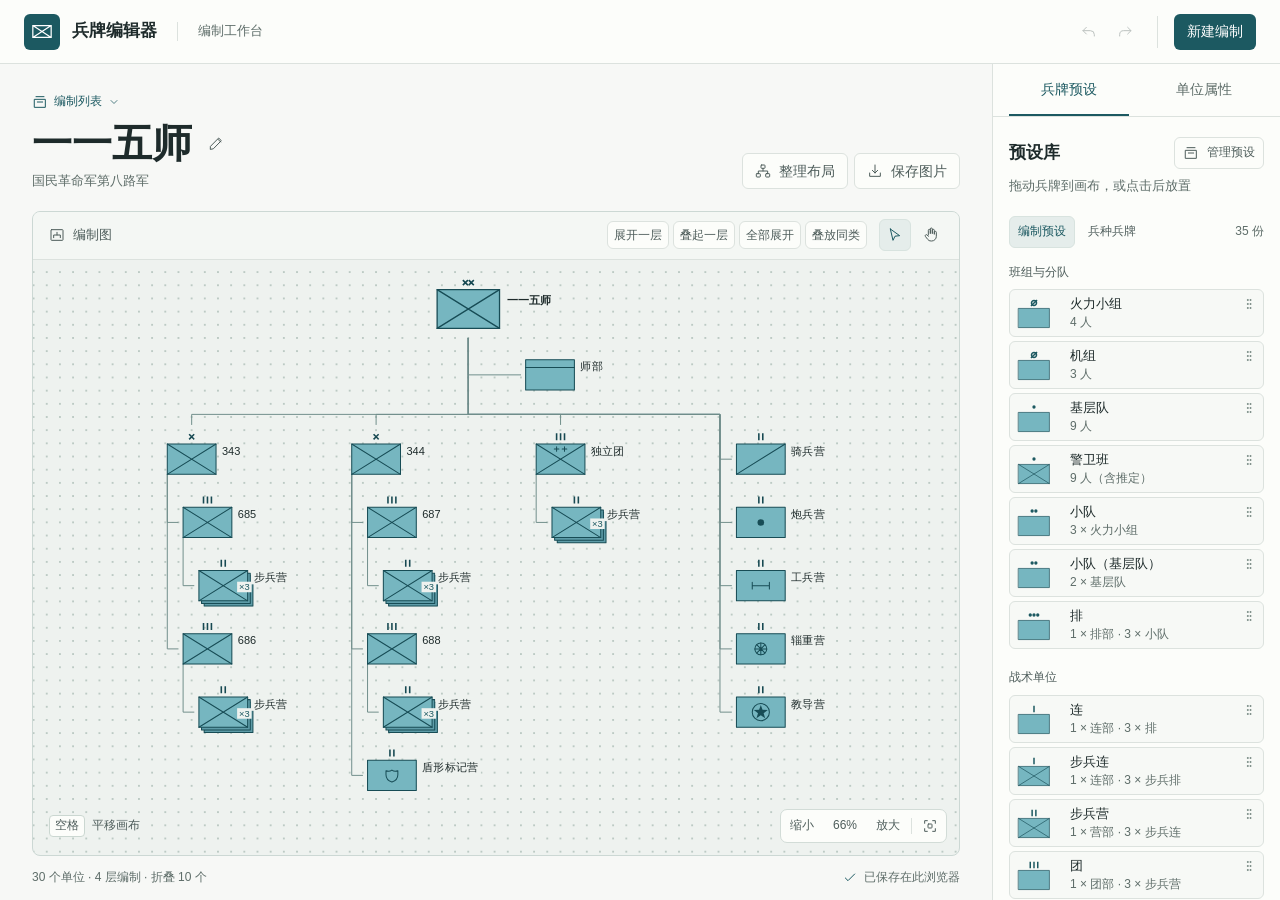
==== index.html @ 78eb04ce "Initial military unit editor with historical formations" ====
<!doctype html>
<html lang="zh-CN">
<head>
  <meta charset="utf-8">
  <meta name="viewport" content="width=device-width, initial-scale=1">
  <meta name="theme-color" content="#f7f8f6">
  <title>兵牌编辑器 · 编制工作台</title>
  <link rel="icon" href="data:image/svg+xml,%3Csvg xmlns='http://www.w3.org/2000/svg' viewBox='0 0 32 32'%3E%3Crect width='32' height='32' rx='6' fill='%231c5961'/%3E%3Cpath d='M7 10h18v12H7zM7 10l18 12m0-12L7 22' stroke='%23fff' fill='none'/%3E%3C/svg%3E">
  <link rel="stylesheet" href="editor.css?v=army-chart">
  <script src="presets.js" defer></script>
  <script src="editor.js?v=new-fourth-army" defer></script>
</head>
<body>
  <header class="topbar">
    <div class="brand">
      <span class="brand-mark" id="brand-mark" aria-hidden="true"></span>
      <span>兵牌编辑器</span>
    </div>
    <span class="topbar-section">编制工作台</span>
    <div class="topbar-actions">
      <div class="history" aria-label="编辑历史">
        <button class="icon-button" id="undo" data-icon="undo" aria-label="撤销" title="撤销（⌘ / Ctrl + Z）"></button>
        <button class="icon-button" id="redo" data-icon="redo" aria-label="重做" title="重做（⌘ / Ctrl + Shift + Z）"></button>
      </div>
      <button class="button primary" id="new-chart">新建编制</button>
      <div class="preset-edit-actions" id="preset-edit-actions" hidden>
        <button class="button secondary" id="exit-preset-edit">返回编制</button>
        <button class="button primary" id="save-preset-edit">保存预设</button>
      </div>
    </div>
  </header>

  <div class="workbench">
    <main class="workspace">
      <header class="document-head">
        <div class="document-info">
          <details class="chart-library" id="chart-library">
            <summary class="section-index"><span data-icon="library"></span>编制列表<span data-icon="chevron"></span></summary>
            <div class="library-panel">
              <div class="library-head"><h2>本机编制</h2><span id="library-count"></span></div>
              <div id="chart-list" class="chart-list" aria-label="已保存的编制"></div>
            </div>
          </details>
          <div class="title-line">
            <h1 id="chart-title"></h1>
            <button class="icon-button" id="rename-chart" data-icon="pencil" aria-label="重命名编制" title="重命名编制"></button>
            <input id="title-input" maxlength="32" aria-label="编制名称" hidden>
          </div>
          <p id="chart-description" class="muted"></p>
        </div>
        <div class="document-actions">
          <button class="button secondary" id="arrange"><span data-icon="layout"></span>整理布局</button>
          <button class="button secondary" id="save-image" title="下载当前编制图为 SVG"><span data-icon="download"></span>保存图片</button>
        </div>
      </header>

      <section class="drawing" aria-label="编制画布">
        <div class="drawing-head">
          <div class="drawing-label"><span data-icon="diagram"></span><h2>编制图</h2></div>
          <div class="formation-tools" aria-label="编制层级操作">
            <button class="button secondary" id="expand-layer">展开一层</button>
            <button class="button secondary" id="collapse-layer">叠起一层</button>
            <button class="button secondary" id="expand-all">全部展开</button>
            <button class="button secondary" id="stack-peers">叠放同类</button>
          </div>
          <div class="view-tools" aria-label="画布工具">
            <button class="icon-button" id="select-tool" data-icon="cursor" aria-label="选择工具" title="选择工具（V）" aria-pressed="true"></button>
            <button class="icon-button" id="pan-tool" data-icon="hand" aria-label="平移画布" title="平移画布（H，或按住空格）" aria-pressed="false"></button>
          </div>
        </div>
        <div id="stage" class="stage" tabindex="0" aria-label="可编辑编制图">
          <div id="world" class="world">
            <svg id="connections" class="connections" aria-hidden="true"></svg>
            <div id="units" class="units"></div>
          </div>
          <div id="empty" class="empty-state" hidden>
            <div id="empty-symbol"></div>
            <h3>放下第一枚兵牌</h3>
            <p>从预设拖入兵牌，开始搭建编制</p>
          </div>
        </div>
        <div class="drawing-foot">
          <span id="canvas-tip" class="canvas-tip"><kbd>空格</kbd> 平移画布</span>
          <div class="zoom" aria-label="画布缩放">
            <button class="icon-button zoom-action" id="zoom-out">缩小</button>
            <span id="zoom-level" aria-live="polite">100%</span>
            <button class="icon-button zoom-action" id="zoom-in">放大</button>
            <span class="zoom-divider"></span>
            <button class="icon-button" id="fit" data-icon="fit" aria-label="适应画布" title="适应画布（F）"></button>
          </div>
        </div>
      </section>

      <footer class="statusbar">
        <span id="chart-stats"></span>
        <span class="save-status" id="save-status"><span data-icon="check"></span><span id="save-text">已保存在此浏览器</span></span>
      </footer>
    </main>

    <aside class="sidebar" aria-label="兵牌与单位属性">
      <div class="panel-tabs" role="tablist" aria-label="编制面板">
        <button id="preset-tab" type="button" role="tab" aria-controls="preset-panel" aria-selected="true">兵牌预设</button>
        <button id="unit-tab" type="button" role="tab" aria-controls="unit-panel" aria-selected="false" tabindex="-1">单位属性</button>
      </div>

      <section id="preset-panel" role="tabpanel" aria-labelledby="preset-tab">
        <div class="panel-intro">
          <div class="preset-heading"><h2>预设库</h2><button class="button secondary" id="manage-presets"><span data-icon="library"></span>管理预设</button></div>
          <p id="palette-hint">拖动兵牌到画布，或点击后放置</p>
        </div>
        <div class="palette-modes" aria-label="预设类别">
          <button class="button" id="formation-mode" type="button" aria-pressed="true">编制预设</button>
          <button class="button" id="symbol-mode" type="button" aria-pressed="false">兵种兵牌</button>
          <span id="preset-count"></span>
        </div>
        <div id="preset-groups"></div>
        <div class="placement-guide">
          <h3>放置方式</h3>
          <div><span data-icon="empty-square"></span><p><strong>放到空白处</strong><small>建立独立单位</small></p></div>
          <div><span data-icon="branch"></span><p><strong>放到已有兵牌上</strong><small>编入该单位的下级</small></p></div>
        </div>
      </section>

      <section id="unit-panel" role="tabpanel" aria-labelledby="unit-tab" hidden>
        <p class="panel-placeholder" id="no-unit">在编制图上选择一个单位</p>
        <div id="unit-fields" hidden>
          <div class="inspector-preview">
            <div id="inspector-symbol"></div>
            <p id="inspector-caption"></p>
          </div>
          <label>单位名称<input id="unit-name" maxlength="32" autocomplete="off"></label>
          <label>兵种<select id="unit-type"></select></label>
          <label>编制级别<select id="unit-rank"></select></label>
          <label>上级单位<select id="unit-parent"></select></label>
          <p id="unit-role" class="unit-meta" hidden></p>
          <p id="unit-strength-summary" class="unit-meta" hidden></p>
          <label>单位自身人数<input id="unit-headcount" type="number" min="1" max="9999999" placeholder="上级可由下级汇总"></label>
          <p id="unit-staff-summary" class="unit-meta" hidden></p>
          <p id="unit-subordinate-summary" class="unit-meta" hidden></p>
          <button type="button" class="button secondary" id="edit-unit-staff" hidden>编辑本部人员</button>
          <button class="button secondary" id="fold-branch" hidden></button>
          <button class="button secondary" id="fold-peers" hidden></button>
          <button class="button secondary" id="lock-expansion" type="button" aria-pressed="false" hidden>锁定展开状态</button>
          <button class="button delete-button" id="delete-unit"><span data-icon="trash"></span>删除单位</button>
        </div>
      </section>
    </aside>
  </div>

  <dialog id="new-dialog">
    <form id="new-form">
      <h2>新建编制</h2>
      <p>创建一份独立的空白编制，可在编制列表中切换</p>
      <label>编制名称<input id="new-title" maxlength="32" placeholder="未命名编制" autocomplete="off" autofocus></label>
      <div class="dialog-actions">
        <button type="button" class="button secondary" id="cancel-new">取消</button>
        <button type="submit" class="button primary">创建编制</button>
      </div>
    </form>
  </dialog>
  <dialog id="staff-dialog" aria-labelledby="staff-dialog-title">
    <form id="staff-form">
      <h2 id="staff-dialog-title"></h2>
      <p>本部岗位独立计员，下辖单位的人数另计</p>
      <div class="staff-columns" aria-hidden="true"><span>岗位</span><span>人数</span><span>军官</span></div>
      <div id="staff-rows"></div>
      <button type="button" class="button secondary" id="add-staff-row">添加岗位</button>
      <p id="staff-total" aria-live="polite"></p>
      <p id="staff-error" class="dialog-error" role="alert" hidden></p>
      <div class="dialog-actions">
        <button type="button" class="button secondary" id="cancel-staff">取消</button>
        <button type="submit" class="button primary">保存本部人员</button>
      </div>
    </form>
  </dialog>
  <dialog id="delete-dialog" aria-labelledby="delete-dialog-title">
    <form id="delete-form">
      <h2 id="delete-dialog-title"></h2>
      <p id="delete-description"></p>
      <p id="delete-error" class="dialog-error" role="alert" hidden></p>
      <div class="dialog-actions">
        <button type="button" class="button secondary" id="cancel-delete" autofocus>取消</button>
        <button type="submit" class="button delete-button" id="confirm-delete">删除</button>
      </div>
    </form>
  </dialog>
  <dialog id="preset-manager" aria-labelledby="preset-manager-title">
    <div class="manager-heading">
      <h2 id="preset-manager-title">兵牌预设管理</h2>
      <button class="button secondary" id="edit-templates">编辑基础模板</button>
    </div>
    <section class="manager-catalog" aria-labelledby="whole-presets-title">
      <h3 id="whole-presets-title">整套编制</h3>
      <div id="whole-preset-list"></div>
    </section>
    <form id="save-formation-preset">
      <label>预设名称<input id="formation-preset-name" maxlength="32" required autocomplete="off"></label>
      <p id="manager-error" class="dialog-error" role="alert" hidden></p>
      <div class="dialog-actions">
        <button type="button" class="button secondary" id="close-manager">关闭</button>
        <button type="submit" class="button primary" id="save-current-preset">保存当前编制</button>
      </div>
    </form>
  </dialog>
  <dialog id="preset-dialog" aria-labelledby="preset-dialog-title">
    <form id="preset-form">
      <h2 id="preset-dialog-title">编辑编制预设</h2>
      <label class="preset-picker">选择预设<select id="preset-picker"></select></label>
      <button type="button" class="button secondary" id="open-template-canvas" hidden>打开编制图</button>
      <label>名称<input id="preset-name" maxlength="32" required autocomplete="off"></label>
      <div class="preset-form-grid">
        <label>兵牌图形<select id="preset-type"></select></label>
        <label>编制级别<select id="preset-rank"></select></label>
      </div>
      <label>用途分类<input id="preset-role" maxlength="32" placeholder="如最小指挥战斗单位" autocomplete="off"></label>
      <label>单位自身人数<input id="preset-headcount" type="number" min="1" max="9999999" placeholder="基层单位必填，上级可由下级汇总"></label>
      <fieldset class="preset-parts">
        <legend>下级组成</legend>
        <p>选择已有预设并填写数量</p>
        <div id="part-rows"></div>
        <button type="button" class="button secondary" id="add-part">添加下级</button>
      </fieldset>
      <p id="preset-error" class="preset-error" role="alert" hidden></p>
      <div class="dialog-actions">
        <button type="button" class="button secondary" id="cancel-preset">取消</button>
        <button type="submit" class="button primary">保存预设</button>
      </div>
    </form>
  </dialog>
  <div id="drag-preview" class="drag-preview" aria-hidden="true" hidden></div>
  <div id="announcement" class="sr-only" aria-live="polite"></div>
  <!-- UI design pass based on unslop by Damir Sokolovsky (@heydamir), CC BY 4.0. -->
</body>
</html>
---- editor.css ----
:root {
  color-scheme: light;
  --paper: #f7f8f6;
  --panel: #fcfdfa;
  --board: #eef2ef;
  --line: #dce2de;
  --text: #1e2b2b;
  --secondary: #4e5d5b;
  --muted: #5e6d69;
  --accent: #1c5961;
  --accent-dark: #174952;
  --accent-light: #d7e8e8;
  --control: 6px;
  --ease: cubic-bezier(.2, .65, .3, 1);
  font: 14px/1.45 -apple-system, BlinkMacSystemFont, "PingFang SC", "Microsoft YaHei", "Noto Sans CJK SC", sans-serif;
  font-variant-numeric: tabular-nums;
  color: var(--text);
  background: var(--paper);
}
*, *::before, *::after { box-sizing: border-box; }
body, h1, h2, h3, p { margin: 0; }
button, input, select { font: inherit; color: inherit; }
button { cursor: pointer; }
button, input, select { -webkit-tap-highlight-color: transparent; }
button { transition: background-color 120ms var(--ease), color 120ms var(--ease), border-color 120ms var(--ease); }
button:disabled { cursor: default; opacity: .36; }
:focus-visible { outline: 2px solid var(--accent); outline-offset: 2px; }
[hidden] { display: none !important; }
.muted { color: var(--muted); }
[data-icon] { display: inline-grid; place-items: center; flex: none; }
.icon { width: 16px; height: 16px; display: block; }
.icon-button {
  width: 32px;
  height: 32px;
  display: inline-grid;
  place-items: center;
  padding: 0;
  border: 1px solid transparent;
  border-radius: var(--control);
  color: var(--secondary);
  background: transparent;
}
.icon-button:hover:not(:disabled), .secondary:hover { color: var(--text); background: #ebefeb; }
.icon-button[aria-pressed="true"] { color: var(--accent); background: #e5edeb; border-color: #d8e3df; }
.button {
  min-height: 36px;
  display: inline-flex;
  align-items: center;
  justify-content: center;
  gap: 8px;
  padding: 0 12px;
  border: 1px solid transparent;
  border-radius: var(--control);
  font-weight: 500;
  white-space: nowrap;
}
.primary { background: var(--accent); color: white; }
.primary:hover { background: var(--accent-dark); }
.secondary { border-color: var(--line); background: var(--panel); color: var(--secondary); }

.topbar {
  height: 64px;
  display: flex;
  align-items: center;
  gap: 20px;
  padding: 0 24px;
  border-bottom: 1px solid var(--line);
  background: var(--panel);
}
.brand { display: flex; align-items: center; gap: 12px; white-space: nowrap; font-size: 17px; font-weight: 600; }
.brand-mark { width: 36px; height: 36px; display: grid; place-items: center; border-radius: var(--control); background: var(--accent); }
.brand-mark svg { width: 22px; height: 17px; color: white; }
.topbar-section { padding-left: 20px; border-left: 1px solid var(--line); color: var(--muted); font-size: 13px; }
.topbar-actions { display: flex; align-items: center; gap: 16px; margin-left: auto; }
.history { display: flex; gap: 4px; padding-right: 16px; border-right: 1px solid var(--line); }
.preset-edit-actions { display: flex; gap: 8px; }
.workbench { display: grid; grid-template-columns: minmax(0, 1fr) 288px; height: calc(100dvh - 64px); min-height: 560px; }
.workspace { display: flex; flex-direction: column; min-width: 0; padding: 24px 32px 0; }
.document-head { display: flex; align-items: flex-end; justify-content: space-between; gap: 16px; margin-bottom: 20px; }
.document-info { min-width: 0; }
.chart-library { position: relative; width: fit-content; }
.section-index { display: flex; align-items: center; gap: 6px; color: var(--accent); font-size: 12px; font-weight: 500; cursor: pointer; list-style: none; min-height: 28px; border-radius: var(--control); }
.section-index::-webkit-details-marker { display: none; }
.section-index:hover { color: var(--accent-dark); }
.section-index [data-icon="chevron"] .icon { width: 12px; height: 12px; }
.chart-library[open] [data-icon="chevron"] { transform: rotate(180deg); }
.library-panel { position: absolute; z-index: 4; top: calc(100% + 4px); left: 0; width: min(300px, calc(100vw - 32px)); border: 1px solid #ccd8d4; border-radius: 8px; background: var(--panel); box-shadow: 0 4px 16px #1e2b2b10; }
.library-head { display: flex; align-items: baseline; justify-content: space-between; padding: 12px 12px 8px; color: var(--muted); font-size: 12px; }
.library-head h2 { color: var(--text); font-size: 13px; font-weight: 600; }
.chart-list { display: grid; gap: 4px; padding: 4px 8px 8px; max-height: min(320px, 52dvh); overflow: auto; }
.chart-list-row { display: grid; grid-template-columns: minmax(0, 1fr) 32px; align-items: center; gap: 4px; }
.chart-delete:hover { color: #853d36; }
.chart-entry { width: 100%; display: grid; grid-template-columns: 20px minmax(0, 1fr) 16px; gap: 8px; align-items: center; text-align: left; padding: 8px; border: 1px solid transparent; border-radius: var(--control); background: transparent; }
.chart-entry:hover { background: #eef3ef; }
.chart-entry[aria-current="true"] { border-color: #d8e3df; background: #e5edeb; }
.chart-entry > [data-icon] { color: var(--accent); }
.chart-entry-name { display: block; white-space: nowrap; overflow: hidden; text-overflow: ellipsis; }
.chart-entry-detail { display: block; color: var(--muted); font-size: 12px; }
.title-line { display: flex; align-items: center; gap: 8px; margin: 4px 0; min-height: 48px; }
h1 { font-family: "Songti SC", "Noto Serif CJK SC", SimSun, serif; font-size: 40px; line-height: 1.2; font-weight: 600; overflow: hidden; white-space: nowrap; text-overflow: ellipsis; }
#chart-description { font-size: 13px; }
#title-input { width: min(100%, 360px); font-size: 28px; line-height: 1.3; padding: 4px 8px; }
.document-actions { display: flex; flex-wrap: wrap; justify-content: flex-end; gap: 6px; margin-bottom: 2px; }
.document-actions .button { white-space: nowrap; }

.drawing {
  position: relative;
  display: flex;
  flex-direction: column;
  flex: 1;
  min-height: 360px;
  border: 1px solid #ccd8d4;
  border-radius: 8px;
  background: var(--board);
}
.drawing-head {
  display: flex;
  align-items: center;
  justify-content: space-between;
  height: 48px;
  flex: none;
  padding: 0 12px 0 16px;
  border-bottom: 1px solid var(--line);
  border-radius: 7px 7px 0 0;
  background: #f4f7f4;
}
.drawing-label, .view-tools { display: flex; align-items: center; gap: 8px; color: var(--secondary); }
.drawing-label h2 { font-size: 13px; font-weight: 500; }
.view-tools { gap: 4px; }
.stage {
  position: relative;
  flex: 1;
  overflow: clip;
  border-radius: 0 0 7px 7px;
  isolation: isolate;
  touch-action: none;
  user-select: none;
  background-image: radial-gradient(circle, #bccac4 0.75px, transparent 1px);
  background-size: var(--grid-step, 20px) var(--grid-step, 20px);
  background-position: var(--grid-x, 0) var(--grid-y, 0);
}
.stage:focus-visible { outline-offset: -2px; }
.stage.is-pan, .stage.is-pan .unit { cursor: grab; }
.stage.is-panning, .stage.is-panning .unit { cursor: grabbing; }
.stage.is-placing, .stage.is-placing .unit { cursor: crosshair; }
.world { position: absolute; inset: 0 auto auto 0; transform-origin: 0 0; }
.connections { position: absolute; width: 1px; height: 1px; overflow: visible; pointer-events: none; }
.connections path { fill: none; stroke: #708e8b; stroke-width: 1.5; stroke-linejoin: round; }
.units { position: absolute; inset: 0 auto auto 0; }
.unit {
  position: absolute;
  display: grid;
  justify-items: center;
  grid-template-columns: minmax(0, 1fr);
  grid-template-rows: 18px 48px 24px;
  width: 76px;
  padding: 0;
  transform: translate(-50%, -42px);
  border: 0;
  background: transparent;
  cursor: grab;
}
.unit-rank { align-self: end; height: 18px; color: var(--accent-dark); }
.rank-mark { display: block; width: 32px; height: 16px; }
.unit-symbol { display: block; width: 76px; height: 48px; color: #174c55; overflow: visible; }
.symbol-frame { fill: #76b6c0; }
.symbol-ink { fill: none; stroke: currentColor; stroke-width: 1.55; stroke-linecap: round; stroke-linejoin: round; }
.symbol-ink .dot { fill: currentColor; stroke: none; }
.unit-label {
  align-self: center;
  max-width: 144px;
  overflow: hidden;
  white-space: nowrap;
  text-overflow: ellipsis;
  padding: 0 4px;
  background: var(--board);
  line-height: var(--label-height, 20px);
  font-size: var(--label-size, 14px);
  font-weight: 500;
}
.unit.root .unit-label { font-weight: 600; }
.unit.has-strength { grid-template-rows: 18px 48px minmax(36px, auto); }
.plate-strength { display: block; color: var(--secondary); font-size: max(12px, calc(var(--label-size, 14px) * .85)); line-height: 1.2; font-weight: 400; }
.unit.has-composition { grid-template-rows: 18px 48px; }
.unit.has-composition .unit-label { position: absolute; top: 16px; left: calc(100% + 8px); max-width: 156px; text-align: left; font-size: clamp(14px, var(--label-size, 14px), 20px); line-height: 20px; }
.unit.has-composition .plate-strength { font-size: clamp(12px, calc(var(--label-size, 14px) * .9), 17px); line-height: 16px; }
.unit.label-right .unit-label { position: absolute; left: calc(100% + 4px); top: 20px; }
.unit.reference-root .unit-symbol { transform: scale(1.28); }
.unit.reference-root .unit-rank { transform: translateY(-6px); }
.unit.reference-root .unit-label { left: calc(100% + 16px); }
.stack-frame { fill: #5e9ca8; }
.stack-count { position: absolute; top: 36px; right: -5px; padding: 0 3px; background: var(--board); color: var(--accent); font-size: max(12px, calc(var(--label-size, 14px) * .85)); line-height: 16px; pointer-events: none; }
.unit-lock { position: absolute; top: 2px; right: 3px; color: var(--accent-dark); pointer-events: none; }
.unit-lock .icon { display: block; width: 13px; height: 13px; }
.unit-disclosure { position: absolute; top: 2px; left: 3px; color: var(--accent-dark); pointer-events: none; }
.unit-disclosure .icon { display: block; width: 13px; height: 13px; }
.unit[aria-expanded="false"] .unit-disclosure { transform: rotate(-90deg); }
.formation-tools { display: flex; gap: 4px; margin-left: auto; margin-right: 12px; }
.formation-tools .button { min-height: 28px; padding-inline: 6px; font-size: 12px; }
.canvas-tip.is-feedback { color: #853d36; }
.unit::after {
  content: "";
  position: absolute;
  top: 14px;
  left: -4px;
  width: 84px;
  height: 56px;
  pointer-events: none;
  border: 1px solid transparent;
  border-radius: 2px;
}
.unit:hover::after, .unit[aria-pressed="true"]::after { border-color: #628d8d; }
.unit.reference-root::after { top: 8px; left: -14px; width: 104px; height: 68px; }
.unit.drop-target::after { border: 2px dashed var(--accent); }
.unit.moving { opacity: .6; }
.drawing-foot { position: absolute; inset: auto 12px 12px 16px; display: flex; align-items: center; justify-content: space-between; gap: 12px; pointer-events: none; }
.canvas-tip { font-size: 12px; color: var(--secondary); background: var(--board); }
kbd { display: inline-block; padding: 1px 5px; margin-right: 4px; background: var(--panel); border: 1px solid #cbd7d1; border-radius: 4px; font: inherit; }
.zoom { display: flex; align-items: center; gap: 2px; padding: 2px; pointer-events: auto; background: var(--panel); border: 1px solid #d2dcd7; border-radius: 7px; }
.zoom .icon-button { width: 28px; height: 28px; }
.zoom .zoom-action { width: auto; padding: 0 6px; white-space: nowrap; font-size: 12px; }
#zoom-level { width: 44px; text-align: center; color: var(--secondary); font-size: 12px; }
.zoom-divider { width: 1px; height: 16px; background: var(--line); margin: 0 2px; }
.empty-state {
  position: absolute;
  inset: 0;
  display: grid;
  place-content: center;
  justify-items: center;
  gap: 8px;
  text-align: center;
  pointer-events: none;
}
#empty-symbol { margin-bottom: 8px; color: var(--accent); }
.empty-state h3 { font-size: 18px; font-weight: 500; }
.empty-state p { color: var(--secondary); }
.statusbar { display: flex; align-items: center; justify-content: space-between; gap: 8px; flex: 0 0 44px; color: var(--muted); font-size: 12px; }
.save-status { display: flex; align-items: center; gap: 6px; }
.save-status [data-icon] { color: var(--accent); }

.sidebar { min-width: 0; overflow: auto; background: var(--panel); border-left: 1px solid var(--line); }
.panel-tabs { display: flex; gap: 16px; padding: 0 16px; border-bottom: 1px solid var(--line); }
.panel-tabs button { position: relative; flex: 1; height: 52px; border: 0; border-bottom: 2px solid transparent; background: transparent; color: var(--muted); font-weight: 500; }
.panel-tabs button:hover { color: var(--accent); background: #f4f7f3; }
.panel-tabs [aria-selected="true"] { border-bottom-color: var(--accent); color: var(--accent); }
.panel-tabs button:focus-visible { outline-offset: -4px; }
[role="tabpanel"] { padding: 20px 16px 24px; }
.panel-intro { margin-bottom: 20px; }
.panel-intro h2 { display: flex; align-items: baseline; justify-content: space-between; font-size: 17px; font-weight: 600; margin-bottom: 4px; }
.panel-intro h2 span { color: var(--muted); font-size: 12px; font-weight: 400; }
.panel-intro p, .panel-placeholder { color: var(--muted); font-size: 13px; }
.preset-heading { display: flex; align-items: center; justify-content: space-between; gap: 8px; margin-bottom: 8px; }
.preset-heading h2 { margin: 0; }
#manage-presets { min-height: 32px; padding-inline: 8px; font-size: 12px; }
.palette-modes { display: flex; align-items: center; gap: 4px; margin-bottom: 16px; }
.palette-modes .button { min-height: 32px; padding-inline: 8px; background: transparent; color: var(--secondary); font-size: 12px; }
.palette-modes .button:hover { background: #eef3ef; }
.palette-modes [aria-pressed="true"] { border-color: #d8e3df; background: #e5edeb; color: var(--accent); }
#preset-count { margin-left: auto; color: var(--muted); font-size: 12px; }
.preset-group + .preset-group { margin-top: 20px; }
.preset-group h3, .placement-guide h3 { margin-bottom: 8px; color: var(--secondary); font-size: 12px; font-weight: 500; }
.preset-grid { display: grid; grid-template-columns: repeat(2, minmax(0, 1fr)); gap: 8px; }
.preset {
  position: relative;
  min-height: 76px;
  display: grid;
  place-items: center;
  align-content: center;
  gap: 4px;
  padding: 4px 8px 8px;
  border: 1px solid var(--line);
  border-radius: 6px;
  background: #f7f9f6;
  cursor: grab;
  touch-action: none;
  user-select: none;
}
.preset:hover { border-color: #a9c0ba; background: #edf4f0; }
.preset[aria-pressed="true"] { border-color: var(--accent); background: #e5efed; }
.preset-mark { display: grid; justify-items: center; color: var(--accent); }
.preset-mark .rank-mark { width: 24px; height: 12px; }
.preset-mark .unit-symbol { width: 42px; height: 27px; }
.preset-name { font-size: 13px; line-height: 16px; }
.formation-palette .preset-grid { grid-template-columns: 1fr; gap: 4px; }
.formation-palette .preset { min-height: 48px; display: grid; grid-template-columns: 44px minmax(0, 1fr); justify-items: start; gap: 8px; padding: 4px 24px 4px 8px; text-align: left; }
.formation-palette .preset-mark .rank-mark { height: 10px; }
.formation-palette .preset-mark .unit-symbol { width: 32px; height: 20px; }
.formation-palette .preset-copy { min-width: 0; }
.formation-palette .preset-name, .preset-detail { display: block; overflow: hidden; white-space: nowrap; text-overflow: ellipsis; }
.preset-detail { margin-top: 2px; color: var(--muted); font-size: 12px; line-height: 16px; }
.preset-grip { position: absolute; top: 6px; right: 6px; color: #6f827c; }
.placement-guide { margin-top: 24px; padding-top: 16px; border-top: 1px solid var(--line); }
.placement-guide > div { display: flex; align-items: flex-start; gap: 8px; margin-top: 12px; color: var(--secondary); }
.placement-guide > div > span { margin-top: 1px; }
.placement-guide strong, .placement-guide small { display: block; font-size: 12px; font-weight: 400; }
.placement-guide small { margin-top: 2px; color: var(--muted); }
.inspector-preview { display: grid; justify-items: center; gap: 8px; padding: 16px 8px; margin-bottom: 16px; background: var(--board); border: 1px solid var(--line); border-radius: 8px; overflow-wrap: anywhere; }
#inspector-symbol { display: grid; justify-items: center; color: var(--accent); }
#inspector-caption { color: var(--secondary); }
label { display: grid; gap: 4px; margin-bottom: 12px; color: var(--secondary); font-size: 13px; }
input, select { min-width: 0; width: 100%; height: 36px; padding: 0 8px; border: 1px solid #cbd7d1; border-radius: var(--control); background: var(--panel); color: var(--text); }
.delete-button { margin-top: 4px; color: #853d36; border-color: #e9d9d2; background: transparent; }
.delete-button:hover { background: #f4eae5; }
#fold-peers { margin-right: 4px; margin-top: 4px; }
#fold-branch { margin-right: 4px; margin-top: 4px; }
.unit-meta { color: var(--secondary); margin-bottom: 8px; font-size: 13px; }
.preset-parts { min-width: 0; padding: 0; margin: 0 0 12px; border: 0; }
.preset-parts legend { padding: 0; margin-bottom: 4px; color: var(--secondary); font-size: 13px; }
.drag-preview { position: fixed; z-index: 10; left: 0; top: 0; color: var(--accent); pointer-events: none; }
.drag-preview .rank-mark { margin: 0 auto; }
dialog { max-width: min(400px, calc(100vw - 32px)); width: 100%; padding: 24px; color: var(--text); background: var(--panel); border: 1px solid #cbd7d1; border-radius: 12px; }
dialog::backdrop { background: #1e2b2b48; }
dialog h2 { font-size: 20px; font-weight: 500; }
dialog p { margin: 8px 0 16px; color: var(--secondary); }
.dialog-actions { display: flex; justify-content: flex-end; gap: 8px; margin-top: 20px; }
#preset-dialog, #preset-manager { max-width: min(480px, calc(100vw - 24px)); max-height: calc(100dvh - 24px); }
.manager-heading { display: flex; justify-content: space-between; align-items: center; gap: 8px; }
.manager-heading .button { font-size: 12px; padding-inline: 8px; min-height: 32px; }
.manager-catalog { margin: 20px 0 16px; }
.manager-catalog h3 { color: var(--secondary); font-size: 13px; font-weight: 500; margin-bottom: 8px; }
#whole-preset-list { display: grid; gap: 4px; max-height: 38dvh; overflow: auto; }
.whole-preset-row { display: grid; grid-template-columns: minmax(0, 1fr) auto auto 32px; gap: 8px; align-items: center; padding: 8px; border: 1px solid var(--line); border-radius: var(--control); }
.whole-preset-row .button { min-height: 32px; padding-inline: 8px; font-size: 12px; }
.whole-preset-row .icon-button { grid-column: 4; }
#open-template-canvas { margin-bottom: 12px; }
#edit-unit-staff { margin: 0 4px 8px 0; }
#staff-dialog { max-width: min(480px, calc(100vw - 24px)); max-height: calc(100dvh - 24px); }
.staff-columns, .staff-row { display: grid; grid-template-columns: minmax(0, 1fr) 64px 40px 32px; gap: 8px; align-items: center; }
.staff-columns { margin-bottom: 8px; color: var(--secondary); font-size: 12px; }
.staff-row { margin-bottom: 8px; }
.staff-row input[type="checkbox"] { width: 16px; height: 16px; margin: 0; justify-self: center; accent-color: var(--accent); }
#staff-dialog #staff-total { margin-bottom: 0; }
#staff-dialog .dialog-error { color: #853d36; font-size: 13px; }
#preset-manager .dialog-error, #delete-dialog .dialog-error { color: #853d36; font-size: 13px; }
#delete-dialog .delete-button { margin: 0; }
.preset-picker { margin-top: 16px; }
.preset-form-grid { display: grid; grid-template-columns: repeat(2, minmax(0, 1fr)); gap: 8px; }
.preset-parts p { margin: 0 0 8px; font-size: 12px; color: var(--muted); }
.part-row { display: grid; grid-template-columns: minmax(0, 1fr) 64px 32px; align-items: center; gap: 8px; margin-bottom: 8px; }
#preset-dialog .preset-error { color: #853d36; font-size: 13px; }
.sr-only { position: absolute; width: 1px; height: 1px; padding: 0; margin: -1px; overflow: hidden; clip-path: inset(50%); white-space: nowrap; }

@media (max-width: 1000px) {
  .workbench { grid-template-columns: minmax(0, 1fr) 248px; }
  .workspace { padding-inline: 20px; }
}
@media (max-width: 700px) {
  .topbar { height: 56px; padding: 0 12px; gap: 8px; }
  .brand { font-size: 15px; gap: 8px; }
  .brand-mark { width: 32px; height: 32px; }
  .topbar-section { display: none; }
  .topbar-actions { gap: 8px; }
  .history { padding-right: 4px; gap: 0; }
  .workbench { display: flex; flex-direction: column; height: auto; min-height: calc(100dvh - 56px); }
  .workspace { padding: 12px 12px 0; flex: 1; }
  .document-head { margin-bottom: 12px; gap: 8px; }
  .title-line { min-height: 36px; }
  h1 { font-size: 28px; }
  .drawing { height: clamp(300px, 51dvh, 520px); flex: none; min-height: 0; }
  .statusbar { flex-basis: 32px; }
  .sidebar { border: 0; border-top: 1px solid var(--line); }
  .panel-tabs button { height: 44px; }
  [role="tabpanel"] { padding-top: 12px; }
  #preset-groups { display: flex; flex-wrap: wrap; gap: 12px; }
  .preset-group { flex: 1 0 min(100%, 280px); }
  .preset-group + .preset-group { margin-top: 0; }
  .preset-grid { grid-template-columns: repeat(4, minmax(0, 1fr)); }
  .formation-palette .preset-grid { grid-template-columns: repeat(2, minmax(0, 1fr)); }
  .formation-palette .preset { padding-right: 8px; }
  .panel-intro { margin-bottom: 12px; }
  .placement-guide { display: none; }
  .preset { min-height: 64px; }
  .preset-grip { display: none; }
  .canvas-tip kbd { display: none; }
}
@media (max-width: 760px) {
  .drawing-head { height: auto; min-height: 40px; flex-wrap: wrap; gap: 4px; padding-block: 4px 8px; }
  .formation-tools { order: 1; flex-basis: 100%; margin: 0; }
  .formation-tools .button { flex: 1; }
}
@media (max-width: 400px) {
  .topbar:has(.preset-edit-actions:not([hidden])) .brand > span:last-child { display: none; }
  .preset-edit-actions { gap: 4px; }
  .preset-edit-actions .button { padding-inline: 8px; }
}
@media (prefers-reduced-motion: reduce) {
  button { transition: none; }
}

.unit.moving { pointer-events: none; }
.save-failed [data-icon] { display: none; }
#empty-symbol .rank-mark { margin-inline: auto; }
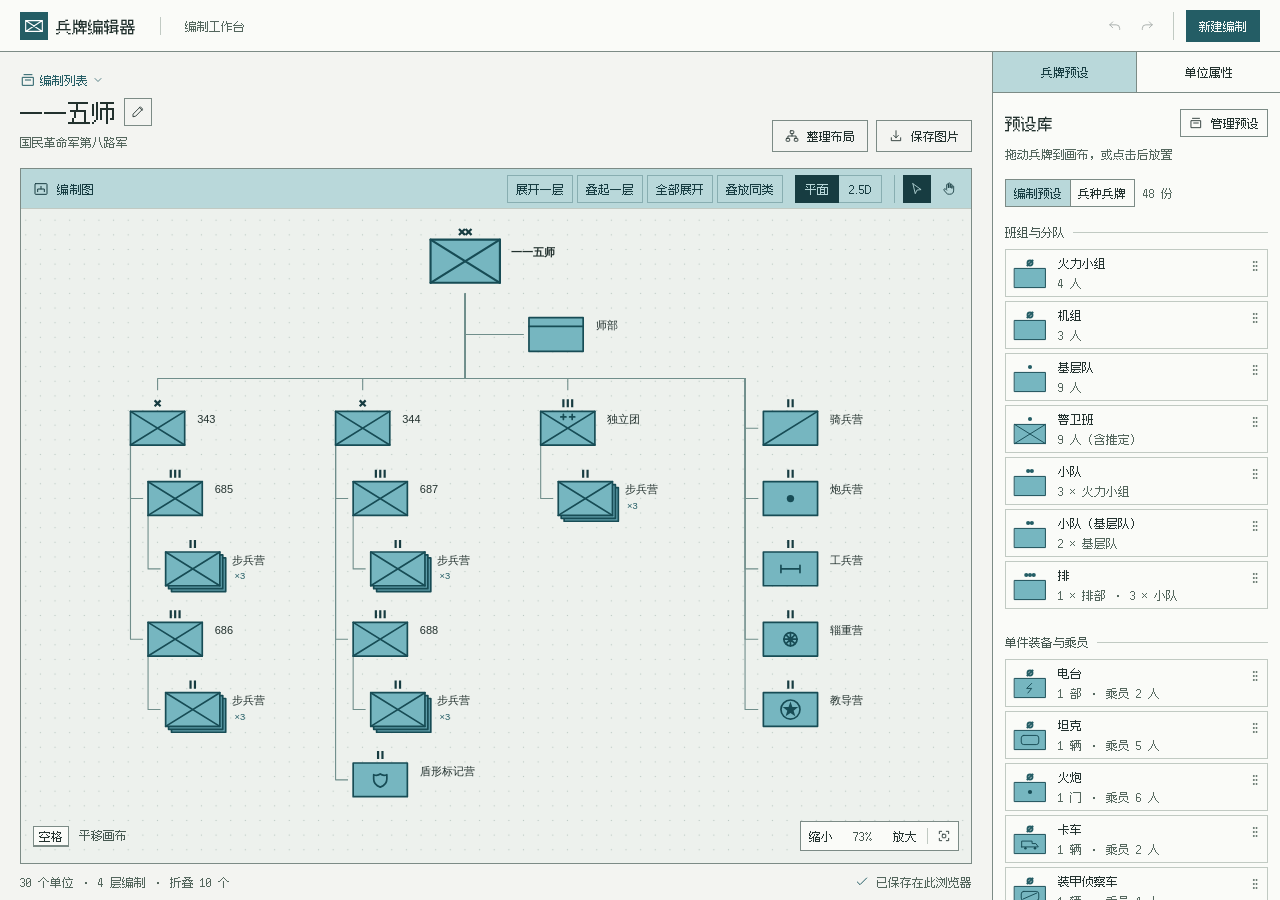
==== commit 9cadde6d: "Add equipment formations and modular isometric editor with refined labels" ====
--- a/index.html
+++ b/index.html
@@ -1,14 +1,23 @@
 <!doctype html>
-<html lang="zh-CN">
+<html lang="zh-CN" data-skin="pixel" data-hud-palette="military" data-hud-scanlines="off">
 <head>
   <meta charset="utf-8">
   <meta name="viewport" content="width=device-width, initial-scale=1">
   <meta name="theme-color" content="#f7f8f6">
   <title>兵牌编辑器 · 编制工作台</title>
   <link rel="icon" href="data:image/svg+xml,%3Csvg xmlns='http://www.w3.org/2000/svg' viewBox='0 0 32 32'%3E%3Crect width='32' height='32' rx='6' fill='%231c5961'/%3E%3Cpath d='M7 10h18v12H7zM7 10l18 12m0-12L7 22' stroke='%23fff' fill='none'/%3E%3C/svg%3E">
-  <link rel="stylesheet" href="editor.css?v=army-chart">
-  <script src="presets.js" defer></script>
-  <script src="editor.js?v=new-fourth-army" defer></script>
+  <link rel="stylesheet" href="assets/styles/editor.css?v=label-spacing">
+  <link rel="stylesheet" href="assets/hud/fonts.css">
+  <link rel="stylesheet" href="assets/hud/pixel-hud.css">
+  <link rel="stylesheet" href="assets/styles/hud-editor.css?v=depth-view-2">
+  <script src="src/core/config.js?v=isometric-flat-plates" defer></script>
+  <script src="src/data/presets.js?v=isometric-flat-plates" defer></script>
+  <script src="src/render/symbols.js?v=stack-spacing" defer></script>
+  <script src="src/data/examples.js?v=isometric-flat-plates" defer></script>
+  <script src="src/data/migrations.js?v=isometric-flat-plates" defer></script>
+  <script src="src/render/projection.js?v=isometric-flat-plates" defer></script>
+  <script src="src/render/view-mode.js?v=isometric-flat-plates" defer></script>
+  <script src="src/editor.js?v=label-spacing" defer></script>
 </head>
 <body>
   <header class="topbar">
@@ -19,13 +28,13 @@
     <span class="topbar-section">编制工作台</span>
     <div class="topbar-actions">
       <div class="history" aria-label="编辑历史">
-        <button class="icon-button" id="undo" data-icon="undo" aria-label="撤销" title="撤销（⌘ / Ctrl + Z）"></button>
-        <button class="icon-button" id="redo" data-icon="redo" aria-label="重做" title="重做（⌘ / Ctrl + Shift + Z）"></button>
-      </div>
-      <button class="button primary" id="new-chart">新建编制</button>
+        <button class="icon-button hud-icon-btn" id="undo" data-icon="undo" aria-label="撤销" title="撤销（⌘ / Ctrl + Z）"></button>
+        <button class="icon-button hud-icon-btn" id="redo" data-icon="redo" aria-label="重做" title="重做（⌘ / Ctrl + Shift + Z）"></button>
+      </div>
+      <button class="button primary hud-btn is-solid" id="new-chart">新建编制</button>
       <div class="preset-edit-actions" id="preset-edit-actions" hidden>
-        <button class="button secondary" id="exit-preset-edit">返回编制</button>
-        <button class="button primary" id="save-preset-edit">保存预设</button>
+        <button class="button secondary hud-btn" id="exit-preset-edit">返回编制</button>
+        <button class="button primary hud-btn is-solid" id="save-preset-edit">保存预设</button>
       </div>
     </div>
   </header>
@@ -36,36 +45,40 @@
         <div class="document-info">
           <details class="chart-library" id="chart-library">
             <summary class="section-index"><span data-icon="library"></span>编制列表<span data-icon="chevron"></span></summary>
-            <div class="library-panel">
+            <div class="library-panel hud-menu">
               <div class="library-head"><h2>本机编制</h2><span id="library-count"></span></div>
               <div id="chart-list" class="chart-list" aria-label="已保存的编制"></div>
             </div>
           </details>
           <div class="title-line">
             <h1 id="chart-title"></h1>
-            <button class="icon-button" id="rename-chart" data-icon="pencil" aria-label="重命名编制" title="重命名编制"></button>
+            <button class="icon-button hud-icon-btn" id="rename-chart" data-icon="pencil" aria-label="重命名编制" title="重命名编制"></button>
             <input id="title-input" maxlength="32" aria-label="编制名称" hidden>
           </div>
           <p id="chart-description" class="muted"></p>
         </div>
         <div class="document-actions">
-          <button class="button secondary" id="arrange"><span data-icon="layout"></span>整理布局</button>
-          <button class="button secondary" id="save-image" title="下载当前编制图为 SVG"><span data-icon="download"></span>保存图片</button>
+          <button class="button secondary hud-btn" id="arrange"><span data-icon="layout"></span>整理布局</button>
+          <button class="button secondary hud-btn" id="save-image" title="下载当前编制图为 SVG"><span data-icon="download"></span>保存图片</button>
         </div>
       </header>
 
-      <section class="drawing" aria-label="编制画布">
-        <div class="drawing-head">
+      <section class="drawing hud-panel" aria-label="编制画布">
+        <div class="drawing-head hud-titlebar">
           <div class="drawing-label"><span data-icon="diagram"></span><h2>编制图</h2></div>
           <div class="formation-tools" aria-label="编制层级操作">
-            <button class="button secondary" id="expand-layer">展开一层</button>
-            <button class="button secondary" id="collapse-layer">叠起一层</button>
-            <button class="button secondary" id="expand-all">全部展开</button>
-            <button class="button secondary" id="stack-peers">叠放同类</button>
+            <button class="button secondary hud-btn" id="expand-layer">展开一层</button>
+            <button class="button secondary hud-btn" id="collapse-layer">叠起一层</button>
+            <button class="button secondary hud-btn" id="expand-all">全部展开</button>
+            <button class="button secondary hud-btn" id="stack-peers">叠放同类</button>
+          </div>
+          <div class="view-mode hud-segmented" aria-label="兵牌视图">
+            <button id="view-flat" type="button" aria-pressed="true">平面</button>
+            <button id="view-depth" type="button" aria-pressed="false">2.5D</button>
           </div>
           <div class="view-tools" aria-label="画布工具">
-            <button class="icon-button" id="select-tool" data-icon="cursor" aria-label="选择工具" title="选择工具（V）" aria-pressed="true"></button>
-            <button class="icon-button" id="pan-tool" data-icon="hand" aria-label="平移画布" title="平移画布（H，或按住空格）" aria-pressed="false"></button>
+            <button class="icon-button hud-icon-btn" id="select-tool" data-icon="cursor" aria-label="选择工具" title="选择工具（V）" aria-pressed="true"></button>
+            <button class="icon-button hud-icon-btn" id="pan-tool" data-icon="hand" aria-label="平移画布" title="平移画布（H，或按住空格）" aria-pressed="false"></button>
           </div>
         </div>
         <div id="stage" class="stage" tabindex="0" aria-label="可编辑编制图">
@@ -82,11 +95,11 @@
         <div class="drawing-foot">
           <span id="canvas-tip" class="canvas-tip"><kbd>空格</kbd> 平移画布</span>
           <div class="zoom" aria-label="画布缩放">
-            <button class="icon-button zoom-action" id="zoom-out">缩小</button>
+            <button class="icon-button hud-icon-btn zoom-action" id="zoom-out">缩小</button>
             <span id="zoom-level" aria-live="polite">100%</span>
-            <button class="icon-button zoom-action" id="zoom-in">放大</button>
+            <button class="icon-button hud-icon-btn zoom-action" id="zoom-in">放大</button>
             <span class="zoom-divider"></span>
-            <button class="icon-button" id="fit" data-icon="fit" aria-label="适应画布" title="适应画布（F）"></button>
+            <button class="icon-button hud-icon-btn" id="fit" data-icon="fit" aria-label="适应画布" title="适应画布（F）"></button>
           </div>
         </div>
       </section>
@@ -98,19 +111,19 @@
     </main>
 
     <aside class="sidebar" aria-label="兵牌与单位属性">
-      <div class="panel-tabs" role="tablist" aria-label="编制面板">
-        <button id="preset-tab" type="button" role="tab" aria-controls="preset-panel" aria-selected="true">兵牌预设</button>
-        <button id="unit-tab" type="button" role="tab" aria-controls="unit-panel" aria-selected="false" tabindex="-1">单位属性</button>
+      <div class="panel-tabs hud-tabs" role="tablist" aria-label="编制面板">
+        <button id="preset-tab" class="hud-tab" type="button" role="tab" aria-controls="preset-panel" aria-selected="true">兵牌预设</button>
+        <button id="unit-tab" class="hud-tab" type="button" role="tab" aria-controls="unit-panel" aria-selected="false" tabindex="-1">单位属性</button>
       </div>
 
       <section id="preset-panel" role="tabpanel" aria-labelledby="preset-tab">
         <div class="panel-intro">
-          <div class="preset-heading"><h2>预设库</h2><button class="button secondary" id="manage-presets"><span data-icon="library"></span>管理预设</button></div>
+          <div class="preset-heading"><h2>预设库</h2><button class="button secondary hud-btn" id="manage-presets"><span data-icon="library"></span>管理预设</button></div>
           <p id="palette-hint">拖动兵牌到画布，或点击后放置</p>
         </div>
-        <div class="palette-modes" aria-label="预设类别">
-          <button class="button" id="formation-mode" type="button" aria-pressed="true">编制预设</button>
-          <button class="button" id="symbol-mode" type="button" aria-pressed="false">兵种兵牌</button>
+        <div class="palette-modes hud-segmented" aria-label="预设类别">
+          <button class="button hud-btn" id="formation-mode" type="button" aria-pressed="true">编制预设</button>
+          <button class="button hud-btn" id="symbol-mode" type="button" aria-pressed="false">兵种兵牌</button>
           <span id="preset-count"></span>
         </div>
         <div id="preset-groups"></div>
@@ -133,61 +146,62 @@
           <label>编制级别<select id="unit-rank"></select></label>
           <label>上级单位<select id="unit-parent"></select></label>
           <p id="unit-role" class="unit-meta" hidden></p>
+          <p id="unit-equipment-summary" class="unit-meta" hidden></p>
           <p id="unit-strength-summary" class="unit-meta" hidden></p>
           <label>单位自身人数<input id="unit-headcount" type="number" min="1" max="9999999" placeholder="上级可由下级汇总"></label>
           <p id="unit-staff-summary" class="unit-meta" hidden></p>
           <p id="unit-subordinate-summary" class="unit-meta" hidden></p>
-          <button type="button" class="button secondary" id="edit-unit-staff" hidden>编辑本部人员</button>
-          <button class="button secondary" id="fold-branch" hidden></button>
-          <button class="button secondary" id="fold-peers" hidden></button>
-          <button class="button secondary" id="lock-expansion" type="button" aria-pressed="false" hidden>锁定展开状态</button>
-          <button class="button delete-button" id="delete-unit"><span data-icon="trash"></span>删除单位</button>
+          <button type="button" class="button secondary hud-btn" id="edit-unit-staff" hidden>编辑本部人员</button>
+          <button class="button secondary hud-btn" id="fold-branch" hidden></button>
+          <button class="button secondary hud-btn" id="fold-peers" hidden></button>
+          <button class="button secondary hud-btn" id="lock-expansion" type="button" aria-pressed="false" hidden>锁定展开状态</button>
+          <button class="button delete-button hud-btn" id="delete-unit"><span data-icon="trash"></span>删除单位</button>
         </div>
       </section>
     </aside>
   </div>
 
-  <dialog id="new-dialog">
+  <dialog class="hud-dialog" id="new-dialog">
     <form id="new-form">
       <h2>新建编制</h2>
       <p>创建一份独立的空白编制，可在编制列表中切换</p>
       <label>编制名称<input id="new-title" maxlength="32" placeholder="未命名编制" autocomplete="off" autofocus></label>
       <div class="dialog-actions">
-        <button type="button" class="button secondary" id="cancel-new">取消</button>
-        <button type="submit" class="button primary">创建编制</button>
-      </div>
-    </form>
-  </dialog>
-  <dialog id="staff-dialog" aria-labelledby="staff-dialog-title">
+        <button type="button" class="button secondary hud-btn" id="cancel-new">取消</button>
+        <button type="submit" class="button primary hud-btn is-solid">创建编制</button>
+      </div>
+    </form>
+  </dialog>
+  <dialog class="hud-dialog" id="staff-dialog" aria-labelledby="staff-dialog-title">
     <form id="staff-form">
       <h2 id="staff-dialog-title"></h2>
-      <p>本部岗位独立计员，下辖单位的人数另计</p>
+      <p id="staff-description">本部岗位独立计员，下辖单位的人数另计</p>
       <div class="staff-columns" aria-hidden="true"><span>岗位</span><span>人数</span><span>军官</span></div>
       <div id="staff-rows"></div>
-      <button type="button" class="button secondary" id="add-staff-row">添加岗位</button>
+      <button type="button" class="button secondary hud-btn" id="add-staff-row">添加岗位</button>
       <p id="staff-total" aria-live="polite"></p>
       <p id="staff-error" class="dialog-error" role="alert" hidden></p>
       <div class="dialog-actions">
-        <button type="button" class="button secondary" id="cancel-staff">取消</button>
-        <button type="submit" class="button primary">保存本部人员</button>
-      </div>
-    </form>
-  </dialog>
-  <dialog id="delete-dialog" aria-labelledby="delete-dialog-title">
+        <button type="button" class="button secondary hud-btn" id="cancel-staff">取消</button>
+        <button type="submit" class="button primary hud-btn is-solid" id="save-staff">保存本部人员</button>
+      </div>
+    </form>
+  </dialog>
+  <dialog class="hud-dialog" id="delete-dialog" aria-labelledby="delete-dialog-title">
     <form id="delete-form">
       <h2 id="delete-dialog-title"></h2>
       <p id="delete-description"></p>
       <p id="delete-error" class="dialog-error" role="alert" hidden></p>
       <div class="dialog-actions">
-        <button type="button" class="button secondary" id="cancel-delete" autofocus>取消</button>
-        <button type="submit" class="button delete-button" id="confirm-delete">删除</button>
-      </div>
-    </form>
-  </dialog>
-  <dialog id="preset-manager" aria-labelledby="preset-manager-title">
+        <button type="button" class="button secondary hud-btn" id="cancel-delete" autofocus>取消</button>
+        <button type="submit" class="button delete-button hud-btn" id="confirm-delete">删除</button>
+      </div>
+    </form>
+  </dialog>
+  <dialog class="hud-dialog" id="preset-manager" aria-labelledby="preset-manager-title">
     <div class="manager-heading">
       <h2 id="preset-manager-title">兵牌预设管理</h2>
-      <button class="button secondary" id="edit-templates">编辑基础模板</button>
+      <button class="button secondary hud-btn" id="edit-templates">编辑基础模板</button>
     </div>
     <section class="manager-catalog" aria-labelledby="whole-presets-title">
       <h3 id="whole-presets-title">整套编制</h3>
@@ -197,36 +211,39 @@
       <label>预设名称<input id="formation-preset-name" maxlength="32" required autocomplete="off"></label>
       <p id="manager-error" class="dialog-error" role="alert" hidden></p>
       <div class="dialog-actions">
-        <button type="button" class="button secondary" id="close-manager">关闭</button>
-        <button type="submit" class="button primary" id="save-current-preset">保存当前编制</button>
-      </div>
-    </form>
-  </dialog>
-  <dialog id="preset-dialog" aria-labelledby="preset-dialog-title">
+        <button type="button" class="button secondary hud-btn" id="close-manager">关闭</button>
+        <button type="submit" class="button primary hud-btn is-solid" id="save-current-preset">保存当前编制</button>
+      </div>
+    </form>
+  </dialog>
+  <dialog class="hud-dialog" id="preset-dialog" aria-labelledby="preset-dialog-title">
     <form id="preset-form">
       <h2 id="preset-dialog-title">编辑编制预设</h2>
       <label class="preset-picker">选择预设<select id="preset-picker"></select></label>
-      <button type="button" class="button secondary" id="open-template-canvas" hidden>打开编制图</button>
+      <button type="button" class="button secondary hud-btn" id="open-template-canvas" hidden>打开编制图</button>
       <label>名称<input id="preset-name" maxlength="32" required autocomplete="off"></label>
       <div class="preset-form-grid">
         <label>兵牌图形<select id="preset-type"></select></label>
         <label>编制级别<select id="preset-rank"></select></label>
       </div>
       <label>用途分类<input id="preset-role" maxlength="32" placeholder="如最小指挥战斗单位" autocomplete="off"></label>
+      <label class="equipment-option"><input id="preset-equipment" type="checkbox">单件装备（乘员配置在这枚兵牌内）</label>
       <label>单位自身人数<input id="preset-headcount" type="number" min="1" max="9999999" placeholder="基层单位必填，上级可由下级汇总"></label>
-      <fieldset class="preset-parts">
+      <fieldset class="preset-parts" id="preset-parts">
         <legend>下级组成</legend>
         <p>选择已有预设并填写数量</p>
         <div id="part-rows"></div>
-        <button type="button" class="button secondary" id="add-part">添加下级</button>
+        <button type="button" class="button secondary hud-btn" id="add-part">添加下级</button>
       </fieldset>
       <p id="preset-error" class="preset-error" role="alert" hidden></p>
       <div class="dialog-actions">
-        <button type="button" class="button secondary" id="cancel-preset">取消</button>
-        <button type="submit" class="button primary">保存预设</button>
-      </div>
-    </form>
-  </dialog>
+        <button type="button" class="button secondary hud-btn" id="cancel-preset">取消</button>
+        <button type="submit" class="button primary hud-btn is-solid">保存预设</button>
+      </div>
+    </form>
+  </dialog>
+  <div id="unit-context-menu" class="unit-context-menu hud-menu" role="menu" hidden></div>
+  <div id="unit-tooltip" class="unit-tooltip hud-panel" role="tooltip" hidden></div>
   <div id="drag-preview" class="drag-preview" aria-hidden="true" hidden></div>
   <div id="announcement" class="sr-only" aria-live="polite"></div>
   <!-- UI design pass based on unslop by Damir Sokolovsky (@heydamir), CC BY 4.0. -->
--- a/assets/styles/editor.css
+++ b/assets/styles/editor.css
@@ -0,0 +1,416 @@
+:root {
+  color-scheme: light;
+  --paper: #f7f8f6;
+  --panel: #fcfdfa;
+  --board: #eef2ef;
+  --line: #dce2de;
+  --text: #1e2b2b;
+  --secondary: #4e5d5b;
+  --muted: #5e6d69;
+  --accent: #1c5961;
+  --accent-dark: #174952;
+  --accent-light: #d7e8e8;
+  --control: 6px;
+  --ease: cubic-bezier(.2, .65, .3, 1);
+  font: 14px/1.45 -apple-system, BlinkMacSystemFont, "PingFang SC", "Microsoft YaHei", "Noto Sans CJK SC", sans-serif;
+  font-variant-numeric: tabular-nums;
+  color: var(--text);
+  background: var(--paper);
+}
+*, *::before, *::after { box-sizing: border-box; }
+body, h1, h2, h3, p { margin: 0; }
+button, input, select { font: inherit; color: inherit; }
+button { cursor: pointer; }
+button, input, select { -webkit-tap-highlight-color: transparent; }
+button { transition: background-color 120ms var(--ease), color 120ms var(--ease), border-color 120ms var(--ease); }
+button:disabled { cursor: default; opacity: .36; }
+:focus-visible { outline: 2px solid var(--accent); outline-offset: 2px; }
+[hidden] { display: none !important; }
+.unit-context-menu {
+  position: fixed;
+  z-index: 100;
+  min-width: 176px;
+  max-width: calc(100vw - 16px);
+  padding: 4px;
+  border: 1px solid var(--line);
+  border-radius: var(--control);
+  background: var(--panel);
+  box-shadow: 0 4px 16px #1e2b2b18;
+}
+.unit-context-menu button {
+  display: block;
+  width: 100%;
+  min-height: 32px;
+  padding: 6px 12px;
+  border: 0;
+  border-radius: 3px;
+  background: transparent;
+  text-align: left;
+}
+.unit-context-menu button:hover:not(:disabled), .unit-context-menu button:focus-visible {
+  background: #e5edeb;
+}
+.muted { color: var(--muted); }
+[data-icon] { display: inline-grid; place-items: center; flex: none; }
+.icon { width: 16px; height: 16px; display: block; }
+.icon-button {
+  width: 32px;
+  height: 32px;
+  display: inline-grid;
+  place-items: center;
+  padding: 0;
+  border: 1px solid transparent;
+  border-radius: var(--control);
+  color: var(--secondary);
+  background: transparent;
+}
+.icon-button:hover:not(:disabled), .secondary:hover { color: var(--text); background: #ebefeb; }
+.icon-button[aria-pressed="true"] { color: var(--accent); background: #e5edeb; border-color: #d8e3df; }
+.button {
+  min-height: 36px;
+  display: inline-flex;
+  align-items: center;
+  justify-content: center;
+  gap: 8px;
+  padding: 0 12px;
+  border: 1px solid transparent;
+  border-radius: var(--control);
+  font-weight: 500;
+  white-space: nowrap;
+}
+.primary { background: var(--accent); color: white; }
+.primary:hover { background: var(--accent-dark); }
+.secondary { border-color: var(--line); background: var(--panel); color: var(--secondary); }
+
+.topbar {
+  height: 64px;
+  display: flex;
+  align-items: center;
+  gap: 20px;
+  padding: 0 24px;
+  border-bottom: 1px solid var(--line);
+  background: var(--panel);
+}
+.brand { display: flex; align-items: center; gap: 12px; white-space: nowrap; font-size: 17px; font-weight: 600; }
+.brand-mark { width: 36px; height: 36px; display: grid; place-items: center; border-radius: var(--control); background: var(--accent); }
+.brand-mark svg { width: 22px; height: 17px; color: white; }
+.topbar-section { padding-left: 20px; border-left: 1px solid var(--line); color: var(--muted); font-size: 13px; }
+.topbar-actions { display: flex; align-items: center; gap: 16px; margin-left: auto; }
+.history { display: flex; gap: 4px; padding-right: 16px; border-right: 1px solid var(--line); }
+.preset-edit-actions { display: flex; gap: 8px; }
+.workbench { display: grid; grid-template-columns: minmax(0, 1fr) 288px; height: calc(100dvh - 64px); min-height: 560px; }
+.workspace { display: flex; flex-direction: column; min-width: 0; padding: 24px 32px 0; }
+.document-head { display: flex; align-items: flex-end; justify-content: space-between; gap: 16px; margin-bottom: 20px; }
+.document-info { min-width: 0; }
+.chart-library { position: relative; width: fit-content; }
+.section-index { display: flex; align-items: center; gap: 6px; color: var(--accent); font-size: 12px; font-weight: 500; cursor: pointer; list-style: none; min-height: 28px; border-radius: var(--control); }
+.section-index::-webkit-details-marker { display: none; }
+.section-index:hover { color: var(--accent-dark); }
+.section-index [data-icon="chevron"] .icon { width: 12px; height: 12px; }
+.chart-library[open] [data-icon="chevron"] { transform: rotate(180deg); }
+.library-panel { position: absolute; z-index: 4; top: calc(100% + 4px); left: 0; width: min(300px, calc(100vw - 32px)); border: 1px solid #ccd8d4; border-radius: 8px; background: var(--panel); box-shadow: 0 4px 16px #1e2b2b10; }
+.library-head { display: flex; align-items: baseline; justify-content: space-between; padding: 12px 12px 8px; color: var(--muted); font-size: 12px; }
+.library-head h2 { color: var(--text); font-size: 13px; font-weight: 600; }
+.chart-list { display: grid; gap: 4px; padding: 4px 8px 8px; max-height: min(320px, 52dvh); overflow: auto; }
+.chart-list-row { display: grid; grid-template-columns: minmax(0, 1fr) 32px; align-items: center; gap: 4px; }
+.chart-delete:hover { color: #853d36; }
+.chart-entry { width: 100%; display: grid; grid-template-columns: 20px minmax(0, 1fr) 16px; gap: 8px; align-items: center; text-align: left; padding: 8px; border: 1px solid transparent; border-radius: var(--control); background: transparent; }
+.chart-entry:hover { background: #eef3ef; }
+.chart-entry[aria-current="true"] { border-color: #d8e3df; background: #e5edeb; }
+.chart-entry > [data-icon] { color: var(--accent); }
+.chart-entry-name { display: block; white-space: nowrap; overflow: hidden; text-overflow: ellipsis; }
+.chart-entry-detail { display: block; color: var(--muted); font-size: 12px; }
+.title-line { display: flex; align-items: center; gap: 8px; margin: 4px 0; min-height: 48px; }
+h1 { font-family: "Songti SC", "Noto Serif CJK SC", SimSun, serif; font-size: 40px; line-height: 1.2; font-weight: 600; overflow: hidden; white-space: nowrap; text-overflow: ellipsis; }
+#chart-description { font-size: 13px; }
+#title-input { width: min(100%, 360px); font-size: 28px; line-height: 1.3; padding: 4px 8px; }
+.document-actions { display: flex; flex-wrap: wrap; justify-content: flex-end; gap: 6px; margin-bottom: 2px; }
+.document-actions .button { white-space: nowrap; }
+
+.drawing {
+  position: relative;
+  display: flex;
+  flex-direction: column;
+  flex: 1;
+  min-height: 360px;
+  border: 1px solid #ccd8d4;
+  border-radius: 8px;
+  background: var(--board);
+}
+.drawing-head {
+  display: flex;
+  align-items: center;
+  justify-content: space-between;
+  height: 48px;
+  flex: none;
+  padding: 0 12px 0 16px;
+  border-bottom: 1px solid var(--line);
+  border-radius: 7px 7px 0 0;
+  background: #f4f7f4;
+}
+.drawing-label, .view-tools { display: flex; align-items: center; gap: 8px; color: var(--secondary); }
+.drawing-label h2 { font-size: 13px; font-weight: 500; }
+.view-tools { gap: 4px; }
+.stage {
+  position: relative;
+  flex: 1;
+  overflow: clip;
+  border-radius: 0 0 7px 7px;
+  isolation: isolate;
+  touch-action: none;
+  user-select: none;
+  background-image: radial-gradient(circle, #bccac4 0.75px, transparent 1px);
+  background-size: var(--grid-step, 20px) var(--grid-step, 20px);
+  background-position: var(--grid-x, 0) var(--grid-y, 0);
+}
+.stage:focus-visible { outline-offset: -2px; }
+.stage.is-pan, .stage.is-pan .unit { cursor: grab; }
+.stage.is-panning, .stage.is-panning .unit { cursor: grabbing; }
+.stage.is-placing, .stage.is-placing .unit { cursor: crosshair; }
+.world { position: absolute; inset: 0 auto auto 0; transform-origin: 0 0; }
+.connections { position: absolute; width: 1px; height: 1px; overflow: visible; pointer-events: none; }
+.connections path { fill: none; stroke: #708e8b; stroke-width: 1.5; stroke-linejoin: round; }
+.units { position: absolute; inset: 0 auto auto 0; }
+.unit {
+  position: absolute;
+  display: grid;
+  justify-items: center;
+  grid-template-columns: minmax(0, 1fr);
+  grid-template-rows: 18px 48px 24px;
+  width: 76px;
+  padding: 0;
+  transform: translate(-50%, -42px);
+  border: 0;
+  background: transparent;
+  cursor: grab;
+}
+.unit-rank { align-self: end; height: 18px; color: var(--accent-dark); }
+.rank-mark { display: block; width: 32px; height: 16px; }
+.unit-symbol { display: block; width: 76px; height: 48px; color: #174c55; overflow: visible; }
+.symbol-frame { fill: #76b6c0; }
+.symbol-ink { fill: none; stroke: currentColor; stroke-width: 2.3; stroke-linecap: round; stroke-linejoin: round; }
+.symbol-ink .dot { fill: currentColor; stroke: none; }
+.unit-label {
+  align-self: center;
+  max-width: 144px;
+  overflow: hidden;
+  white-space: nowrap;
+  text-overflow: ellipsis;
+  padding: 0 4px;
+  background: transparent;
+  line-height: var(--label-height, 20px);
+  font-size: var(--label-size, 14px);
+  font-weight: 500;
+}
+.unit.root .unit-label { font-weight: 600; }
+.unit.has-strength { grid-template-rows: 18px 48px minmax(36px, auto); }
+.plate-strength { display: block; color: var(--secondary); font-size: max(12px, calc(var(--label-size, 14px) * .85)); line-height: 1.2; font-weight: 400; }
+.unit.has-composition { grid-template-rows: 18px 48px; }
+.unit.has-composition .unit-label { position: absolute; top: 16px; left: calc(100% + 12px); max-width: 156px; text-align: left; font-size: clamp(14px, var(--label-size, 14px), 20px); line-height: 20px; }
+.unit.has-composition .plate-strength { font-size: clamp(12px, calc(var(--label-size, 14px) * .9), 17px); line-height: 16px; }
+.unit.label-right .unit-label { position: absolute; left: calc(100% + 12px); top: 20px; }
+.unit.reference-root .unit-symbol { transform: scale(1.28); }
+.unit.reference-root .unit-rank { transform: translateY(-6px); }
+.unit.reference-root .unit-label { left: calc(100% + 20px); }
+.stack-frame { fill: #5e9ca8; }
+.stack-count { position: absolute; top: 44px; left: calc(100% + 16px); white-space: nowrap; padding: 0 3px; background: transparent; color: var(--accent); font-size: max(12px, calc(var(--label-size, 14px) * .85)); line-height: 16px; pointer-events: none; }
+.unit-lock { position: absolute; top: 2px; right: 3px; color: var(--accent-dark); pointer-events: none; }
+.unit-lock .icon { display: block; width: 13px; height: 13px; }
+.unit-disclosure { position: absolute; top: 2px; left: 3px; color: var(--accent-dark); pointer-events: none; }
+.unit-disclosure .icon { display: block; width: 13px; height: 13px; }
+.unit[aria-expanded="false"] .unit-disclosure { transform: rotate(-90deg); }
+.formation-tools { display: flex; gap: 4px; margin-left: auto; margin-right: 12px; }
+.formation-tools .button { min-height: 28px; padding-inline: 6px; font-size: 12px; }
+.canvas-tip.is-feedback { color: #853d36; }
+.unit::after {
+  content: "";
+  position: absolute;
+  top: 14px;
+  left: -4px;
+  width: 84px;
+  height: 56px;
+  pointer-events: none;
+  border: 1px solid transparent;
+  border-radius: 2px;
+}
+.unit:hover::after, .unit[aria-pressed="true"]::after { border-color: #628d8d; }
+.unit.reference-root::after { top: 8px; left: -14px; width: 104px; height: 68px; }
+.unit.drop-target::after { border: 2px dashed var(--accent); }
+.unit.moving { opacity: .6; }
+.drawing-foot { position: absolute; inset: auto 12px 12px 16px; display: flex; align-items: center; justify-content: space-between; gap: 12px; pointer-events: none; }
+.canvas-tip { font-size: 12px; color: var(--secondary); background: var(--board); }
+kbd { display: inline-block; padding: 1px 5px; margin-right: 4px; background: var(--panel); border: 1px solid #cbd7d1; border-radius: 4px; font: inherit; }
+.zoom { display: flex; align-items: center; gap: 2px; padding: 2px; pointer-events: auto; background: var(--panel); border: 1px solid #d2dcd7; border-radius: 7px; }
+.zoom .icon-button { width: 28px; height: 28px; }
+.zoom .zoom-action { width: auto; padding: 0 6px; white-space: nowrap; font-size: 12px; }
+#zoom-level { width: 44px; text-align: center; color: var(--secondary); font-size: 12px; }
+.zoom-divider { width: 1px; height: 16px; background: var(--line); margin: 0 2px; }
+.empty-state {
+  position: absolute;
+  inset: 0;
+  display: grid;
+  place-content: center;
+  justify-items: center;
+  gap: 8px;
+  text-align: center;
+  pointer-events: none;
+}
+#empty-symbol { margin-bottom: 8px; color: var(--accent); }
+.empty-state h3 { font-size: 18px; font-weight: 500; }
+.empty-state p { color: var(--secondary); }
+.statusbar { display: flex; align-items: center; justify-content: space-between; gap: 8px; flex: 0 0 44px; color: var(--muted); font-size: 12px; }
+.save-status { display: flex; align-items: center; gap: 6px; }
+.save-status [data-icon] { color: var(--accent); }
+
+.sidebar { min-width: 0; overflow: auto; background: var(--panel); border-left: 1px solid var(--line); }
+.panel-tabs { display: flex; gap: 16px; padding: 0 16px; border-bottom: 1px solid var(--line); }
+.panel-tabs button { position: relative; flex: 1; height: 52px; border: 0; border-bottom: 2px solid transparent; background: transparent; color: var(--muted); font-weight: 500; }
+.panel-tabs button:hover { color: var(--accent); background: #f4f7f3; }
+.panel-tabs [aria-selected="true"] { border-bottom-color: var(--accent); color: var(--accent); }
+.panel-tabs button:focus-visible { outline-offset: -4px; }
+[role="tabpanel"] { padding: 20px 16px 24px; }
+.panel-intro { margin-bottom: 20px; }
+.panel-intro h2 { display: flex; align-items: baseline; justify-content: space-between; font-size: 17px; font-weight: 600; margin-bottom: 4px; }
+.panel-intro h2 span { color: var(--muted); font-size: 12px; font-weight: 400; }
+.panel-intro p, .panel-placeholder { color: var(--muted); font-size: 13px; }
+.preset-heading { display: flex; align-items: center; justify-content: space-between; gap: 8px; margin-bottom: 8px; }
+.preset-heading h2 { margin: 0; }
+#manage-presets { min-height: 32px; padding-inline: 8px; font-size: 12px; }
+.palette-modes { display: flex; align-items: center; gap: 4px; margin-bottom: 16px; }
+.palette-modes .button { min-height: 32px; padding-inline: 8px; background: transparent; color: var(--secondary); font-size: 12px; }
+.palette-modes .button:hover { background: #eef3ef; }
+.palette-modes [aria-pressed="true"] { border-color: #d8e3df; background: #e5edeb; color: var(--accent); }
+#preset-count { margin-left: auto; color: var(--muted); font-size: 12px; }
+.preset-group + .preset-group { margin-top: 20px; }
+.preset-group h3, .placement-guide h3 { margin-bottom: 8px; color: var(--secondary); font-size: 12px; font-weight: 500; }
+.preset-grid { display: grid; grid-template-columns: repeat(2, minmax(0, 1fr)); gap: 8px; }
+.preset {
+  position: relative;
+  min-height: 76px;
+  display: grid;
+  place-items: center;
+  align-content: center;
+  gap: 4px;
+  padding: 4px 8px 8px;
+  border: 1px solid var(--line);
+  border-radius: 6px;
+  background: #f7f9f6;
+  cursor: grab;
+  touch-action: none;
+  user-select: none;
+}
+.preset:hover { border-color: #a9c0ba; background: #edf4f0; }
+.preset[aria-pressed="true"] { border-color: var(--accent); background: #e5efed; }
+.preset-mark { display: grid; justify-items: center; color: var(--accent); }
+.preset-mark .rank-mark { width: 24px; height: 12px; }
+.preset-mark .unit-symbol { width: 42px; height: 27px; }
+.preset-name { font-size: 13px; line-height: 16px; }
+.formation-palette .preset-grid { grid-template-columns: 1fr; gap: 4px; }
+.formation-palette .preset { min-height: 48px; display: grid; grid-template-columns: 44px minmax(0, 1fr); justify-items: start; gap: 8px; padding: 4px 24px 4px 8px; text-align: left; }
+.formation-palette .preset-mark .rank-mark { height: 10px; }
+.formation-palette .preset-mark .unit-symbol { width: 32px; height: 20px; }
+.formation-palette .preset-copy { min-width: 0; }
+.formation-palette .preset-name, .preset-detail { display: block; overflow: hidden; white-space: nowrap; text-overflow: ellipsis; }
+.preset-detail { margin-top: 2px; color: var(--muted); font-size: 12px; line-height: 16px; }
+.preset-grip { position: absolute; top: 6px; right: 6px; color: #6f827c; }
+.placement-guide { margin-top: 24px; padding-top: 16px; border-top: 1px solid var(--line); }
+.placement-guide > div { display: flex; align-items: flex-start; gap: 8px; margin-top: 12px; color: var(--secondary); }
+.placement-guide > div > span { margin-top: 1px; }
+.placement-guide strong, .placement-guide small { display: block; font-size: 12px; font-weight: 400; }
+.placement-guide small { margin-top: 2px; color: var(--muted); }
+.inspector-preview { display: grid; justify-items: center; gap: 8px; padding: 16px 8px; margin-bottom: 16px; background: var(--board); border: 1px solid var(--line); border-radius: 8px; overflow-wrap: anywhere; }
+#inspector-symbol { display: grid; justify-items: center; color: var(--accent); }
+#inspector-caption { color: var(--secondary); }
+label { display: grid; gap: 4px; margin-bottom: 12px; color: var(--secondary); font-size: 13px; }
+input, select { min-width: 0; width: 100%; height: 36px; padding: 0 8px; border: 1px solid #cbd7d1; border-radius: var(--control); background: var(--panel); color: var(--text); }
+.delete-button { margin-top: 4px; color: #853d36; border-color: #e9d9d2; background: transparent; }
+.delete-button:hover { background: #f4eae5; }
+#fold-peers { margin-right: 4px; margin-top: 4px; }
+#fold-branch { margin-right: 4px; margin-top: 4px; }
+.unit-meta { color: var(--secondary); margin-bottom: 8px; font-size: 13px; }
+.preset-parts { min-width: 0; padding: 0; margin: 0 0 12px; border: 0; }
+.preset-parts legend { padding: 0; margin-bottom: 4px; color: var(--secondary); font-size: 13px; }
+.drag-preview { position: fixed; z-index: 10; left: 0; top: 0; color: var(--accent); pointer-events: none; }
+.drag-preview .rank-mark { margin: 0 auto; }
+dialog { max-width: min(400px, calc(100vw - 32px)); width: 100%; padding: 24px; color: var(--text); background: var(--panel); border: 1px solid #cbd7d1; border-radius: 12px; }
+dialog::backdrop { background: #1e2b2b48; }
+dialog h2 { font-size: 20px; font-weight: 500; }
+dialog p { margin: 8px 0 16px; color: var(--secondary); }
+.dialog-actions { display: flex; justify-content: flex-end; gap: 8px; margin-top: 20px; }
+#preset-dialog, #preset-manager { max-width: min(480px, calc(100vw - 24px)); max-height: calc(100dvh - 24px); }
+.manager-heading { display: flex; justify-content: space-between; align-items: center; gap: 8px; }
+.manager-heading .button { font-size: 12px; padding-inline: 8px; min-height: 32px; }
+.manager-catalog { margin: 20px 0 16px; }
+.manager-catalog h3 { color: var(--secondary); font-size: 13px; font-weight: 500; margin-bottom: 8px; }
+#whole-preset-list { display: grid; gap: 4px; max-height: 38dvh; overflow: auto; }
+.whole-preset-row { display: grid; grid-template-columns: minmax(0, 1fr) auto auto 32px; gap: 8px; align-items: center; padding: 8px; border: 1px solid var(--line); border-radius: var(--control); }
+.whole-preset-row .button { min-height: 32px; padding-inline: 8px; font-size: 12px; }
+.whole-preset-row .icon-button { grid-column: 4; }
+#open-template-canvas { margin-bottom: 12px; }
+#edit-unit-staff { margin: 0 4px 8px 0; }
+#staff-dialog { max-width: min(480px, calc(100vw - 24px)); max-height: calc(100dvh - 24px); }
+.staff-columns, .staff-row { display: grid; grid-template-columns: minmax(0, 1fr) 64px 40px 32px; gap: 8px; align-items: center; }
+.staff-columns { margin-bottom: 8px; color: var(--secondary); font-size: 12px; }
+.staff-row { margin-bottom: 8px; }
+.staff-row input[type="checkbox"] { width: 16px; height: 16px; margin: 0; justify-self: center; accent-color: var(--accent); }
+#staff-dialog #staff-total { margin-bottom: 0; }
+#staff-dialog .dialog-error { color: #853d36; font-size: 13px; }
+#preset-manager .dialog-error, #delete-dialog .dialog-error { color: #853d36; font-size: 13px; }
+#delete-dialog .delete-button { margin: 0; }
+.preset-picker { margin-top: 16px; }
+.preset-form-grid { display: grid; grid-template-columns: repeat(2, minmax(0, 1fr)); gap: 8px; }
+.preset-parts p { margin: 0 0 8px; font-size: 12px; color: var(--muted); }
+.part-row { display: grid; grid-template-columns: minmax(0, 1fr) 64px 32px; align-items: center; gap: 8px; margin-bottom: 8px; }
+#preset-dialog .preset-error { color: #853d36; font-size: 13px; }
+.sr-only { position: absolute; width: 1px; height: 1px; padding: 0; margin: -1px; overflow: hidden; clip-path: inset(50%); white-space: nowrap; }
+
+@media (max-width: 1000px) {
+  .workbench { grid-template-columns: minmax(0, 1fr) 248px; }
+  .workspace { padding-inline: 20px; }
+}
+@media (max-width: 700px) {
+  .topbar { height: 56px; padding: 0 12px; gap: 8px; }
+  .brand { font-size: 15px; gap: 8px; }
+  .brand-mark { width: 32px; height: 32px; }
+  .topbar-section { display: none; }
+  .topbar-actions { gap: 8px; }
+  .history { padding-right: 4px; gap: 0; }
+  .workbench { display: flex; flex-direction: column; height: auto; min-height: calc(100dvh - 56px); }
+  .workspace { padding: 12px 12px 0; flex: 1; }
+  .document-head { margin-bottom: 12px; gap: 8px; }
+  .title-line { min-height: 36px; }
+  h1 { font-size: 28px; }
+  .drawing { height: clamp(300px, 51dvh, 520px); flex: none; min-height: 0; }
+  .statusbar { flex-basis: 32px; }
+  .sidebar { border: 0; border-top: 1px solid var(--line); }
+  .panel-tabs button { height: 44px; }
+  [role="tabpanel"] { padding-top: 12px; }
+  #preset-groups { display: flex; flex-wrap: wrap; gap: 12px; }
+  .preset-group { flex: 1 0 min(100%, 280px); }
+  .preset-group + .preset-group { margin-top: 0; }
+  .preset-grid { grid-template-columns: repeat(4, minmax(0, 1fr)); }
+  .formation-palette .preset-grid { grid-template-columns: repeat(2, minmax(0, 1fr)); }
+  .formation-palette .preset { padding-right: 8px; }
+  .panel-intro { margin-bottom: 12px; }
+  .placement-guide { display: none; }
+  .preset { min-height: 64px; }
+  .preset-grip { display: none; }
+  .canvas-tip kbd { display: none; }
+}
+@media (max-width: 760px) {
+  .drawing-head { height: auto; min-height: 40px; flex-wrap: wrap; gap: 4px; padding-block: 4px 8px; }
+  .formation-tools { order: 1; flex-basis: 100%; margin: 0; }
+  .formation-tools .button { flex: 1; }
+}
+@media (max-width: 400px) {
+  .topbar:has(.preset-edit-actions:not([hidden])) .brand > span:last-child { display: none; }
+  .preset-edit-actions { gap: 4px; }
+  .preset-edit-actions .button { padding-inline: 8px; }
+}
+@media (prefers-reduced-motion: reduce) {
+  button { transition: none; }
+}
+
+.unit.moving { pointer-events: none; }
+.save-failed [data-icon] { display: none; }
+#empty-symbol .rank-mark { margin-inline: auto; }
--- a/assets/hud/fonts.css
+++ b/assets/hud/fonts.css
@@ -0,0 +1,15 @@
+/* Fusion Pixel by TakWolf. SIL Open Font License 1.1, see FONT-LICENSE. */
+@font-face {
+  font-family: "Fusion Pixel 12px Proportional SC";
+  font-style: normal;
+  font-weight: 400;
+  font-display: swap;
+  src: url("./fusion-pixel-12px-proportional-sc-latin-400-normal.woff2") format("woff2");
+}
+@font-face {
+  font-family: "Fusion Pixel 12px Monospaced SC";
+  font-style: normal;
+  font-weight: 400;
+  font-display: swap;
+  src: url("./fusion-pixel-12px-monospaced-sc-latin-400-normal.woff2") format("woff2");
+}
--- a/assets/hud/pixel-hud.css
+++ b/assets/hud/pixel-hud.css
@@ -0,0 +1,790 @@
+/*!
+ * Pixel HUD skin: a flight-computer look for any web page.
+ * Pixel CJK type, square edges, title-bar strips, CRT scanlines, gauge
+ * sliders, lamp switches and inverted keys, layered over a palette.
+ *
+ * Turn it on with data-skin="pixel" on <html> (or any container).
+ * Colors come from --hud-* tokens: load palettes.css and pick one with
+ * data-hud-palette, or map your app's own colors onto the tokens
+ * (references/integration.md). Fonts: fonts.css.
+ *
+ * MIT. Fusion Pixel font: OFL-1.1, TakWolf.
+ */
+
+/* ------------------------------------------------------------------
+   Tokens. :where() keeps every default at zero specificity, so a
+   palette or your own mapping always wins without !important.
+   ------------------------------------------------------------------ */
+:where(:root) {
+  /* Surfaces and text (Starward palette as the fallback). */
+  --hud-bg: #050a17;
+  --hud-panel: #0a1530;
+  --hud-hover: #12244a;
+  --hud-selected: #1a3363;
+  --hud-border: #4f86c6;
+  --hud-text: #dbe9fb;
+  --hud-text-muted: #aac6e6;
+  --hud-text-dim: #8fb0d6;
+  --hud-accent: #8fd3ff;
+  --hud-accent-contrast: #04102a;
+
+  /* HUD roles, derived from the above unless a palette sets them. */
+  --hud-bar: var(--hud-accent);            /* title bars, selected tabs, keys on hover */
+  --hud-bar-text: var(--hud-accent-contrast);
+  --hud-green: #5cd98a;                    /* "on": lamps, emphasis, focus, caret */
+  --hud-green-contrast: #06210f;           /* text on a green key */
+  --hud-yellow: #ffd23f;                   /* values, tags, inline code */
+  --hud-orange: #ff9a2e;                   /* notes, warnings */
+  --hud-red: #ff5d5d;                      /* danger */
+  --hud-info: #6366f1;                     /* a second action color */
+  --hud-scanline: rgba(0, 0, 0, 0.16);     /* 0 to turn the lines off */
+
+  /* Type. The pixel faces are drawn on a 12px grid: 12/24px stay sharpest. */
+  --hud-font: "Fusion Pixel 12px Proportional SC", "Fusion Pixel 12px Monospaced SC", "PingFang SC", "Microsoft YaHei", sans-serif;
+  --hud-font-mono: "Fusion Pixel 12px Monospaced SC", "Fusion Pixel 12px Proportional SC", ui-monospace, monospace;
+
+  /* Soft tints used by table and code heads. */
+  --hud-bar-soft: color-mix(in srgb, var(--hud-bar) 22%, var(--hud-bg));
+  --hud-bar-line: color-mix(in srgb, var(--hud-bar) 60%, var(--hud-bg));
+
+  /* Spacing: a 4px grid, 2px for details (references/design-system.md). */
+  --hud-space-1: 2px;
+  --hud-space-2: 4px;
+  --hud-space-3: 8px;
+  --hud-space-4: 12px;
+  --hud-space-5: 16px;
+  --hud-space-6: 24px;
+  --hud-space-7: 32px;
+
+  /* Type scale. 12 and 24 sit on the pixel grid and are the sharpest. */
+  --hud-text-xs: 12px;
+  --hud-text-sm: 14px;
+  --hud-text-md: 16px;
+  --hud-text-lg: 24px;
+  --hud-text-xl: 36px;
+
+  /* Control heights: small, default, large. */
+  --hud-control-sm: 24px;
+  --hud-control-md: 28px;
+  --hud-control-lg: 32px;
+
+  /* Overlays only: a hard, offset shadow, like a panel laid over the screen. */
+  --hud-shadow: 3px 3px 0 0 color-mix(in srgb, #000 45%, transparent);
+}
+
+/* ------------------------------------------------------------------
+   Globals under the skin: type, edges, selection, scrollbars, focus,
+   scanlines. Nothing here changes layout.
+   ------------------------------------------------------------------ */
+[data-skin="pixel"] {
+  font-family: var(--hud-font);
+  font-size: var(--hud-text-sm);
+  line-height: 1.6;
+  color: var(--hud-text);
+  background: var(--hud-bg);
+  -webkit-font-smoothing: none;
+  -moz-osx-font-smoothing: auto;
+  text-rendering: optimizeSpeed;
+}
+/* Without a palette the Starward defaults apply, which are dark. */
+[data-skin="pixel"]:not([data-hud-palette]) { color-scheme: dark; }
+[data-skin="pixel"] :is(code, kbd, samp, pre, .hud-mono) {
+  font-family: var(--hud-font-mono);
+}
+
+/* Square, hard-edged everything. !important beats inline and utility radii. */
+[data-skin="pixel"],
+[data-skin="pixel"] *,
+[data-skin="pixel"] *::before,
+[data-skin="pixel"] *::after {
+  border-radius: 0 !important;
+}
+
+/* Control sizes are outer sizes (the spec's 24/28/32px), whatever the page's box model. */
+[data-skin="pixel"] :is(input, textarea, select, button, .hud-btn, .hud-icon-btn, .hud-tab, .hud-switch, .hud-gauge, .hud-badge, .hud-menu__item) { box-sizing: border-box; }
+
+/* Classes that set display must never show what the page hides. */
+[data-skin="pixel"] [hidden] { display: none !important; }
+
+[data-skin="pixel"] ::selection {
+  background: var(--hud-bar);
+  color: var(--hud-bar-text);
+}
+
+[data-skin="pixel"] :focus-visible {
+  outline: 1px solid var(--hud-green);
+  outline-offset: 1px;
+}
+
+[data-skin="pixel"] ::-webkit-scrollbar { width: 10px; height: 10px; }
+[data-skin="pixel"] ::-webkit-scrollbar-track { background: var(--hud-panel); }
+[data-skin="pixel"] ::-webkit-scrollbar-thumb { background: var(--hud-border); }
+[data-skin="pixel"] ::-webkit-scrollbar-thumb:hover { background: var(--hud-accent); }
+[data-skin="pixel"] { scrollbar-color: var(--hud-border) var(--hud-panel); }
+
+/* CRT scanlines over the page when the skin is on <html>; they never take
+   pointer events. Off with data-hud-scanlines="off" on <html>. A skin scoped to
+   a container gets them only on elements with .hud-scanlines (a positioned box). */
+html[data-skin="pixel"]:not([data-hud-scanlines="off"]) body::after,
+[data-skin="pixel"] .hud-scanlines::after {
+  content: "";
+  position: fixed;
+  inset: 0;
+  z-index: 2147483000;
+  pointer-events: none;
+  background: repeating-linear-gradient(
+    to bottom,
+    transparent 0,
+    transparent 2px,
+    var(--hud-scanline) 2px,
+    var(--hud-scanline) 3px
+  );
+}
+[data-skin="pixel"] .hud-scanlines { position: relative; }
+[data-skin="pixel"] .hud-scanlines::after { position: absolute; z-index: 1; }
+@media print {
+  html[data-skin="pixel"] body::after,
+  [data-skin="pixel"] .hud-scanlines::after { display: none; }
+}
+
+/* ------------------------------------------------------------------
+   Form controls that need no class.
+   ------------------------------------------------------------------ */
+[data-skin="pixel"] :is(input:not([type="range"]):not([type="checkbox"]):not([type="radio"]), textarea, select) {
+  font: inherit;
+  color: var(--hud-text);
+  background: var(--hud-bg);
+  border: 1px solid var(--hud-border);
+  padding: 4px 8px;
+}
+[data-skin="pixel"] :is(input, textarea, select):focus {
+  border-color: var(--hud-accent);
+  outline: none;
+  box-shadow: 0 0 0 1px var(--hud-bg), 0 0 0 2px color-mix(in srgb, var(--hud-accent) 25%, transparent);
+}
+[data-skin="pixel"] ::placeholder { color: var(--hud-text-dim); }
+[data-skin="pixel"] :is(input[type="checkbox"], input[type="radio"]) { accent-color: var(--hud-green); }
+
+/* Range: a segmented gauge track and a square block thumb. */
+[data-skin="pixel"] input[type="range"] {
+  -webkit-appearance: none;
+  appearance: none;
+  height: 18px;
+  background: transparent;
+  cursor: pointer;
+}
+[data-skin="pixel"] input[type="range"]::-webkit-slider-runnable-track {
+  height: 10px;
+  border: 1px solid var(--hud-border);
+  background:
+    repeating-linear-gradient(to right, color-mix(in srgb, var(--hud-accent) 35%, transparent) 0 3px, transparent 3px 5px) 2px 2px / calc(100% - 4px) 4px no-repeat,
+    var(--hud-panel);
+}
+[data-skin="pixel"] input[type="range"]::-moz-range-track {
+  height: 8px;
+  border: 1px solid var(--hud-border);
+  background:
+    repeating-linear-gradient(to right, color-mix(in srgb, var(--hud-accent) 35%, transparent) 0 3px, transparent 3px 5px) 2px 2px / calc(100% - 4px) 4px no-repeat,
+    var(--hud-panel);
+}
+[data-skin="pixel"] input[type="range"]::-moz-range-progress {
+  height: 8px;
+  background: repeating-linear-gradient(to right, var(--hud-green) 0 3px, transparent 3px 5px);
+}
+[data-skin="pixel"] input[type="range"]::-webkit-slider-thumb {
+  -webkit-appearance: none;
+  appearance: none;
+  width: 10px;
+  height: 18px;
+  margin-top: -5px;
+  border: 1px solid var(--hud-bar-text);
+  background: var(--hud-bar);
+  box-shadow: 0 0 0 1px var(--hud-bar), inset 0 -3px 0 color-mix(in srgb, var(--hud-bar-text) 25%, transparent);
+}
+[data-skin="pixel"] input[type="range"]::-moz-range-thumb {
+  width: 8px;
+  height: 16px;
+  border: 1px solid var(--hud-bar-text);
+  background: var(--hud-bar);
+}
+[data-skin="pixel"] input[type="range"]:is(:hover, :active)::-webkit-slider-thumb {
+  background: var(--hud-green);
+  box-shadow: 0 0 0 1px var(--hud-green);
+}
+[data-skin="pixel"] input[type="range"]:hover::-moz-range-thumb { background: var(--hud-green); }
+[data-skin="pixel"] input[type="range"]:disabled { cursor: default; opacity: 0.5; }
+
+/* ------------------------------------------------------------------
+   Panels and title bars.
+   .hud-panel           a ruled box
+   .hud-titlebar        the sky strip on top of a panel (dark text)
+   .hud-subhead         a quieter, ruled sub-heading inside a panel
+   ------------------------------------------------------------------ */
+[data-skin="pixel"] .hud-panel {
+  background: var(--hud-panel);
+  border: 1px solid var(--hud-border);
+}
+[data-skin="pixel"] .hud-titlebar {
+  display: flex;
+  align-items: center;
+  gap: 8px;
+  min-height: 24px;
+  padding: 2px 8px;
+  background: var(--hud-bar);
+  color: var(--hud-bar-text);
+  letter-spacing: 0.06em;
+}
+[data-skin="pixel"] .hud-titlebar :is(button, a, span, svg) { color: inherit; }
+[data-skin="pixel"] .hud-titlebar :is(h1, h2, h3, h4) { margin: 0; font: inherit; font-size: var(--hud-text-sm); font-weight: 400; }
+[data-skin="pixel"] .hud-titlebar__actions { margin-left: auto; display: flex; gap: var(--hud-space-1); }
+[data-skin="pixel"] .hud-titlebar .hud-icon-btn { width: 22px; height: 22px; }
+[data-skin="pixel"] .hud-panel__body { padding: var(--hud-space-4); }
+[data-skin="pixel"] .hud-subhead {
+  padding: 4px 8px;
+  color: var(--hud-accent);
+  border-bottom: 1px solid var(--hud-border);
+  letter-spacing: 0.04em;
+}
+
+/* ------------------------------------------------------------------
+   Keys (buttons).
+   .hud-btn                         outlined key; lights up (inverts) on hover
+   .hud-btn.is-solid[data-intent]   solid key in an intent color:
+                                    accent (default) | go | warn | info | danger
+   .hud-icon-btn                    square icon key; inverts on hover,
+                                    the other way round on a title bar
+   ------------------------------------------------------------------ */
+[data-skin="pixel"] :is(.hud-btn, .hud-icon-btn) {
+  display: inline-flex;
+  align-items: center;
+  justify-content: center;
+  gap: 6px;
+  font: inherit;
+  color: var(--hud-text);
+  background: transparent;
+  border: 1px solid var(--hud-border);
+  cursor: pointer;
+  transition: background 0.1s, color 0.1s, border-color 0.1s, filter 0.1s;
+}
+[data-skin="pixel"] .hud-btn { height: var(--hud-control-md); padding: 0 var(--hud-space-4); white-space: nowrap; }
+[data-skin="pixel"] .hud-icon-btn { width: var(--hud-control-md); height: var(--hud-control-md); padding: 0; }
+[data-skin="pixel"] .hud-btn.is-sm { height: var(--hud-control-sm); padding: 0 var(--hud-space-3); font-size: var(--hud-text-xs); }
+[data-skin="pixel"] .hud-btn.is-lg { height: var(--hud-control-lg); padding: 0 var(--hud-space-5); }
+[data-skin="pixel"] .hud-icon-btn.is-sm { width: var(--hud-control-sm); height: var(--hud-control-sm); }
+[data-skin="pixel"] .hud-icon-btn.is-lg { width: var(--hud-control-lg); height: var(--hud-control-lg); }
+[data-skin="pixel"] :is(.hud-btn, .hud-icon-btn) svg { width: 14px; height: 14px; flex: none; }
+/* Pressed: the key moves 1px down-right, like a physical key. */
+[data-skin="pixel"] :is(.hud-btn, .hud-icon-btn, .hud-tab, .hud-segmented > button):not(:disabled):active { transform: translate(1px, 1px); }
+[data-skin="pixel"] .hud-btn.is-solid:not(:disabled):active { filter: brightness(0.9); }
+/* Loading: the label gives way to three stepping blocks; the key keeps its look. */
+[data-skin="pixel"] .hud-btn[aria-busy="true"] { position: relative; color: transparent !important; pointer-events: none; }
+[data-skin="pixel"] .hud-btn[aria-busy="true"]::after {
+  content: "";
+  position: absolute;
+  inset: 0;
+  margin: auto;
+  width: 22px;
+  height: 6px;
+  background:
+    linear-gradient(var(--_busy, currentColor), var(--_busy, currentColor)) 0 0 / 6px 6px no-repeat,
+    linear-gradient(var(--_busy, currentColor), var(--_busy, currentColor)) 8px 0 / 6px 6px no-repeat,
+    linear-gradient(var(--_busy, currentColor), var(--_busy, currentColor)) 16px 0 / 6px 6px no-repeat;
+  animation: hud-busy 0.9s steps(3, end) infinite;
+}
+[data-skin="pixel"] .hud-btn[aria-busy="true"]:not(.is-solid) { --_busy: var(--hud-text); }
+[data-skin="pixel"] .hud-btn.is-solid[aria-busy="true"] { --_busy: var(--_key-text); }
+@keyframes hud-busy {
+  0% { clip-path: inset(0 66% 0 0); }
+  100% { clip-path: inset(0 -10% 0 0); }
+}
+[data-skin="pixel"] :is(.hud-btn, .hud-icon-btn):not(.is-solid):not(:disabled):hover {
+  background: var(--hud-bar);
+  border-color: var(--hud-bar);
+  color: var(--hud-bar-text);
+}
+[data-skin="pixel"] .hud-titlebar :is(.hud-btn, .hud-icon-btn) {
+  border-color: transparent;
+  color: var(--hud-bar-text);
+}
+[data-skin="pixel"] .hud-titlebar :is(.hud-btn, .hud-icon-btn):not(:disabled):hover {
+  background: var(--hud-bar-text);
+  border-color: var(--hud-bar-text);
+  color: var(--hud-bar);
+}
+[data-skin="pixel"] .hud-btn.is-solid {
+  --_key: var(--hud-accent);
+  --_key-text: var(--hud-accent-contrast);
+  background: var(--_key);
+  border-color: var(--_key);
+  color: var(--_key-text);
+}
+[data-skin="pixel"] .hud-btn.is-solid[data-intent="go"] { --_key: var(--hud-green); --_key-text: var(--hud-green-contrast); }
+[data-skin="pixel"] .hud-btn.is-solid[data-intent="warn"] { --_key: #eab308; --_key-text: #1f1600; }
+[data-skin="pixel"] .hud-btn.is-solid[data-intent="info"] { --_key: var(--hud-info); --_key-text: #ffffff; }
+[data-skin="pixel"] .hud-btn.is-solid[data-intent="danger"] { --_key: var(--hud-red); --_key-text: #ffffff; }
+[data-skin="pixel"] .hud-btn.is-solid:not(:disabled):hover { filter: brightness(1.12); }
+/* Unavailable keys keep their color and fade, rather than changing style. */
+[data-skin="pixel"] :is(.hud-btn, .hud-icon-btn):disabled { opacity: 0.4; cursor: not-allowed; }
+
+/* ------------------------------------------------------------------
+   Tabs and selectable rows: the selected one is an inverted key.
+   .hud-tabs > .hud-tab[aria-selected="true"]
+   .hud-row[aria-current="true" | aria-selected="true"]   (list rows)
+   ------------------------------------------------------------------ */
+[data-skin="pixel"] .hud-tabs { display: flex; gap: 2px; flex-wrap: wrap; }
+[data-skin="pixel"] .hud-tab {
+  font: inherit;
+  height: var(--hud-control-md);
+  padding: 0 var(--hud-space-4);
+  color: var(--hud-text);
+  background: transparent;
+  border: 1px solid var(--hud-border);
+  cursor: pointer;
+}
+[data-skin="pixel"] .hud-tab:hover { background: var(--hud-hover); }
+[data-skin="pixel"] .hud-tab[aria-selected="true"] {
+  background: var(--hud-bar);
+  border-color: var(--hud-bar);
+  color: var(--hud-bar-text);
+}
+[data-skin="pixel"] .hud-row {
+  display: flex;
+  align-items: center;
+  gap: 8px;
+  padding: 4px 8px;
+  color: var(--hud-text);
+}
+[data-skin="pixel"] .hud-row:hover { background: var(--hud-hover); }
+[data-skin="pixel"] .hud-row:is([aria-current="true"], [aria-current="page"], [aria-selected="true"]) {
+  background: var(--hud-bar);
+  color: var(--hud-bar-text);
+  box-shadow: inset 3px 0 0 var(--hud-green);
+}
+/* Icon keys inside a selected row invert the other way, to stay visible. */
+[data-skin="pixel"] .hud-row:is([aria-current="true"], [aria-current="page"], [aria-selected="true"]) .hud-icon-btn {
+  border-color: transparent;
+  color: var(--hud-bar-text);
+}
+[data-skin="pixel"] .hud-row:is([aria-current="true"], [aria-current="page"], [aria-selected="true"]) .hud-icon-btn:not(:disabled):hover {
+  background: var(--hud-bar-text);
+  color: var(--hud-bar);
+}
+
+/* ------------------------------------------------------------------
+   Indicators.
+   .hud-switch[role="switch"][aria-checked]  > .hud-switch__knob   lamp switch
+   .hud-lamp[data-state="on|off|warn|alert"]                      status lamp
+   .hud-gauge  style="--value: 0.72"                               fuel bar
+   .hud-tag                                                        value chip
+   ------------------------------------------------------------------ */
+[data-skin="pixel"] .hud-switch {
+  position: relative;
+  width: 32px;
+  height: 18px;
+  padding: 0;
+  background: var(--hud-panel);
+  border: 1px solid var(--hud-border);
+  cursor: pointer;
+}
+[data-skin="pixel"] .hud-switch__knob {
+  position: absolute;
+  top: 2px;
+  left: 2px;
+  width: 12px;
+  height: 12px;
+  background: var(--hud-text-dim);
+  transition: transform 0.12s;
+}
+[data-skin="pixel"] .hud-switch[aria-checked="true"] {
+  background: var(--hud-green);
+  border-color: var(--hud-green);
+}
+[data-skin="pixel"] .hud-switch[aria-checked="true"] .hud-switch__knob {
+  transform: translateX(14px);
+  background: var(--hud-bar-text);
+}
+[data-skin="pixel"] .hud-switch:not(:disabled):hover { border-color: var(--hud-accent); }
+
+[data-skin="pixel"] .hud-lamp {
+  display: inline-flex;
+  align-items: center;
+  gap: 6px;
+}
+[data-skin="pixel"] .hud-lamp::before {
+  content: "";
+  width: 9px;
+  height: 9px;
+  background: var(--hud-text-dim);
+  box-shadow: inset 0 0 0 1px color-mix(in srgb, var(--hud-bg) 40%, transparent);
+}
+[data-skin="pixel"] .hud-lamp[data-state="on"]::before { background: var(--hud-green); }
+[data-skin="pixel"] .hud-lamp[data-state="warn"]::before { background: var(--hud-yellow); }
+[data-skin="pixel"] .hud-lamp[data-state="alert"]::before { background: var(--hud-red); }
+
+[data-skin="pixel"] .hud-gauge {
+  --value: 0;
+  height: 12px;
+  border: 1px solid var(--hud-border);
+  background:
+    repeating-linear-gradient(to right, var(--hud-green) 0 3px, transparent 3px 5px) 2px 2px / calc((100% - 4px) * var(--value)) 6px no-repeat,
+    repeating-linear-gradient(to right, color-mix(in srgb, var(--hud-text-dim) 25%, transparent) 0 3px, transparent 3px 5px) 2px 2px / calc(100% - 4px) 6px no-repeat,
+    var(--hud-panel);
+}
+[data-skin="pixel"] .hud-gauge[data-state="warn"] {
+  background:
+    repeating-linear-gradient(to right, var(--hud-yellow) 0 3px, transparent 3px 5px) 2px 2px / calc((100% - 4px) * var(--value)) 6px no-repeat,
+    repeating-linear-gradient(to right, color-mix(in srgb, var(--hud-text-dim) 25%, transparent) 0 3px, transparent 3px 5px) 2px 2px / calc(100% - 4px) 6px no-repeat,
+    var(--hud-panel);
+}
+
+[data-skin="pixel"] .hud-gauge[data-state="alert"] {
+  background:
+    repeating-linear-gradient(to right, var(--hud-red) 0 3px, transparent 3px 5px) 2px 2px / calc((100% - 4px) * var(--value)) 6px no-repeat,
+    repeating-linear-gradient(to right, color-mix(in srgb, var(--hud-text-dim) 25%, transparent) 0 3px, transparent 3px 5px) 2px 2px / calc(100% - 4px) 6px no-repeat,
+    var(--hud-panel);
+}
+
+[data-skin="pixel"] .hud-tag {
+  display: inline-block;
+  padding: 0 4px;
+  color: var(--hud-yellow);
+  background: color-mix(in srgb, var(--hud-yellow) 8%, transparent);
+  border: 1px solid color-mix(in srgb, var(--hud-yellow) 35%, transparent);
+}
+
+/* ------------------------------------------------------------------
+   Code blocks and tables.
+   .hud-code > .hud-code__header + pre       a framed block with a soft head
+   table.hud-table                           ruled table with a soft head
+   ------------------------------------------------------------------ */
+[data-skin="pixel"] .hud-code { border: 1px solid var(--hud-border); background: color-mix(in srgb, var(--hud-bg) 92%, var(--hud-panel)); }
+[data-skin="pixel"] .hud-code > pre { margin: 0; padding: 10px 12px; overflow: auto; }
+[data-skin="pixel"] .hud-code__header {
+  display: flex;
+  align-items: center;
+  justify-content: space-between;
+  gap: 8px;
+  padding: 3px 8px;
+  background: var(--hud-bar-soft);
+  border-bottom: 1px solid var(--hud-bar-line);
+  color: var(--hud-text-muted);
+}
+[data-skin="pixel"] .hud-code__header .hud-btn {
+  padding: 0 6px;
+  border-color: var(--hud-bar-line);
+  color: var(--hud-text-muted);
+}
+
+[data-skin="pixel"] .hud-table { border-collapse: collapse; border: 1px solid var(--hud-border); }
+[data-skin="pixel"] .hud-table :is(th, td) { padding: 6px 10px; text-align: left; border-bottom: 1px solid color-mix(in srgb, var(--hud-border) 60%, transparent); }
+[data-skin="pixel"] .hud-table thead th {
+  background: var(--hud-bar-soft);
+  color: var(--hud-text);
+  font-weight: 400;
+  border-bottom-color: var(--hud-bar-line);
+}
+
+/* ------------------------------------------------------------------
+   Prose (rendered Markdown, articles): wrap it in .hud-prose.
+   ------------------------------------------------------------------ */
+[data-skin="pixel"] .hud-prose :is(h1, h2, h3, h4) {
+  color: var(--hud-accent);
+  font-weight: 400;
+  letter-spacing: 0.04em;
+}
+[data-skin="pixel"] .hud-prose :is(h1, h2) {
+  border-bottom: 1px dashed var(--hud-border);
+  padding-bottom: 4px;
+}
+[data-skin="pixel"] .hud-prose :is(strong, b) { color: var(--hud-green); font-weight: 400; }
+[data-skin="pixel"] .hud-prose a { color: var(--hud-accent); text-decoration: underline dotted; text-underline-offset: 3px; }
+[data-skin="pixel"] .hud-prose :not(pre) > code {
+  padding: 0 4px;
+  color: var(--hud-yellow);
+  background: color-mix(in srgb, var(--hud-yellow) 8%, transparent);
+  border: 1px solid color-mix(in srgb, var(--hud-yellow) 35%, transparent);
+}
+[data-skin="pixel"] .hud-prose blockquote {
+  margin-left: 0;
+  padding: 4px 12px;
+  border-left: 3px solid var(--hud-orange);
+  background: color-mix(in srgb, var(--hud-orange) 7%, transparent);
+  color: var(--hud-text-muted);
+}
+[data-skin="pixel"] .hud-prose li::marker { color: var(--hud-green); }
+[data-skin="pixel"] .hud-prose hr { border: 0; border-top: 1px dashed var(--hud-border); }
+[data-skin="pixel"] .hud-prose table { border-collapse: collapse; border: 1px solid var(--hud-border); }
+[data-skin="pixel"] .hud-prose :is(th, td) { padding: 6px 10px; border-bottom: 1px solid color-mix(in srgb, var(--hud-border) 60%, transparent); }
+[data-skin="pixel"] .hud-prose thead th { background: var(--hud-bar-soft); font-weight: 400; border-bottom-color: var(--hud-bar-line); }
+[data-skin="pixel"] .hud-prose pre { padding: 10px 12px; border: 1px solid var(--hud-border); background: color-mix(in srgb, var(--hud-bg) 92%, var(--hud-panel)); overflow: auto; }
+
+/* ------------------------------------------------------------------
+   Terminal input and the block caret (pixel-caret.js).
+   .hud-input        a framed input row
+   [data-pixel-caret] on a textarea/input: the script draws a 3px block caret
+   ------------------------------------------------------------------ */
+[data-skin="pixel"] .hud-input {
+  border: 1px solid var(--hud-accent);
+  box-shadow: 0 0 0 1px var(--hud-bg), 0 0 0 2px color-mix(in srgb, var(--hud-accent) 25%, transparent);
+  background: var(--hud-bg);
+}
+[data-skin="pixel"] [data-pixel-caret].has-pixel-caret { caret-color: transparent; }
+.pixel-caret {
+  position: fixed;
+  z-index: 2147482000;
+  width: 3px;
+  background: var(--hud-green);
+  pointer-events: none;
+  animation: pixel-caret-blink 1.06s steps(1, end) infinite;
+}
+@keyframes pixel-caret-blink {
+  0% { opacity: 1; }
+  50% { opacity: 0; }
+}
+@media (prefers-reduced-motion: reduce) {
+  .pixel-caret { animation: none; }
+}
+
+/* ------------------------------------------------------------------
+   Segmented control: joined keys, the pressed one inverted.
+   .hud-segmented > button[aria-pressed="true"]
+   ------------------------------------------------------------------ */
+[data-skin="pixel"] .hud-segmented { display: inline-flex; }
+[data-skin="pixel"] .hud-segmented > button {
+  font: inherit;
+  height: var(--hud-control-md);
+  padding: 0 var(--hud-space-3);
+  color: var(--hud-text);
+  background: transparent;
+  border: 1px solid var(--hud-border);
+  cursor: pointer;
+}
+[data-skin="pixel"] .hud-segmented > button + button { margin-left: -1px; }
+[data-skin="pixel"] .hud-segmented > button:hover { background: var(--hud-hover); }
+[data-skin="pixel"] .hud-segmented > button[aria-pressed="true"] {
+  position: relative;
+  background: var(--hud-bar);
+  border-color: var(--hud-bar);
+  color: var(--hud-bar-text);
+}
+[data-skin="pixel"] .hud-segmented.is-sm > button { height: var(--hud-control-sm); font-size: var(--hud-text-xs); }
+
+/* ------------------------------------------------------------------
+   Form fields: label above, help or error below.
+   .hud-field > label.hud-label + control + .hud-help | .hud-error
+   ------------------------------------------------------------------ */
+[data-skin="pixel"] .hud-field { display: flex; flex-direction: column; gap: var(--hud-space-2); }
+[data-skin="pixel"] .hud-label { font-size: var(--hud-text-xs); color: var(--hud-text-muted); }
+[data-skin="pixel"] .hud-label .hud-required { color: var(--hud-yellow); margin-left: 2px; }
+[data-skin="pixel"] .hud-help { font-size: var(--hud-text-xs); color: var(--hud-text-dim); }
+[data-skin="pixel"] .hud-error { font-size: var(--hud-text-xs); color: var(--hud-red); }
+[data-skin="pixel"] .hud-error::before { content: "! "; }
+[data-skin="pixel"] :is(input, textarea, select)[aria-invalid="true"] { border-color: var(--hud-red); }
+[data-skin="pixel"] :is(input:not([type="range"]):not([type="checkbox"]):not([type="radio"]), select) { height: var(--hud-control-md); }
+[data-skin="pixel"] :is(input, select).is-sm { height: var(--hud-control-sm); font-size: var(--hud-text-xs); }
+[data-skin="pixel"] :is(input, select).is-lg { height: var(--hud-control-lg); }
+[data-skin="pixel"] :is(input, textarea, select):disabled { opacity: 0.4; cursor: not-allowed; }
+
+/* Select: the native control with a pixel arrow. Wrap it in .hud-select. */
+[data-skin="pixel"] .hud-select { position: relative; display: inline-flex; }
+[data-skin="pixel"] .hud-select > select {
+  -webkit-appearance: none;
+  appearance: none;
+  width: 100%;
+  padding-right: 26px;
+  cursor: pointer;
+}
+[data-skin="pixel"] .hud-select::after {
+  content: "";
+  position: absolute;
+  right: 9px;
+  top: 50%;
+  width: 8px;
+  height: 4px;
+  margin-top: -2px;
+  pointer-events: none;
+  background:
+    linear-gradient(var(--hud-text-muted), var(--hud-text-muted)) 0 0 / 8px 2px no-repeat,
+    linear-gradient(var(--hud-text-muted), var(--hud-text-muted)) 2px 2px / 4px 2px no-repeat;
+}
+
+/* Checkbox and radio: square boxes (this framework has no circles); a radio's
+   mark is a smaller square, so the two stay apart. Native inputs, restyled. */
+[data-skin="pixel"] :is(.hud-check, .hud-radio) { display: inline-flex; align-items: center; gap: var(--hud-space-3); cursor: pointer; }
+[data-skin="pixel"] :is(.hud-check, .hud-radio) > input {
+  -webkit-appearance: none;
+  appearance: none;
+  flex: none;
+  width: 14px;
+  height: 14px;
+  margin: 0;
+  border: 1px solid var(--hud-border);
+  background: var(--hud-bg);
+  cursor: pointer;
+}
+[data-skin="pixel"] :is(.hud-check, .hud-radio) > input:hover { border-color: var(--hud-accent); }
+[data-skin="pixel"] .hud-check > input:checked { background: var(--hud-bg); box-shadow: inset 0 0 0 2px var(--hud-bg), inset 0 0 0 7px var(--hud-green); border-color: var(--hud-green); }
+[data-skin="pixel"] .hud-check > input:indeterminate { background: linear-gradient(var(--hud-green), var(--hud-green)) center / 8px 2px no-repeat var(--hud-bg); border-color: var(--hud-green); }
+[data-skin="pixel"] .hud-radio > input:checked { box-shadow: inset 0 0 0 3px var(--hud-bg), inset 0 0 0 7px var(--hud-green); border-color: var(--hud-green); }
+[data-skin="pixel"] :is(.hud-check, .hud-radio) > input:disabled { opacity: 0.4; cursor: not-allowed; }
+
+/* ------------------------------------------------------------------
+   Badge and keycap.
+   ------------------------------------------------------------------ */
+[data-skin="pixel"] .hud-badge {
+  display: inline-flex;
+  align-items: center;
+  justify-content: center;
+  min-width: 16px;
+  height: 16px;
+  padding: 0 4px;
+  font-size: var(--hud-text-xs);
+  line-height: 1;
+  background: var(--hud-bar);
+  color: var(--hud-bar-text);
+}
+[data-skin="pixel"] :is(kbd, .hud-kbd) {
+  display: inline-block;
+  padding: 0 5px;
+  font-family: var(--hud-font-mono);
+  font-size: var(--hud-text-xs);
+  line-height: 18px;
+  color: var(--hud-text);
+  background: var(--hud-panel);
+  border: 1px solid var(--hud-border);
+  border-bottom-width: 2px;
+}
+
+/* ------------------------------------------------------------------
+   Overlays: menu, tooltip, dialog, toast. Panel color, a 1px rule, the
+   hard shadow. They appear at once: no fade or scale.
+   ------------------------------------------------------------------ */
+[data-skin="pixel"] .hud-menu {
+  min-width: 180px;
+  padding: var(--hud-space-1) 0;
+  background: var(--hud-panel);
+  border: 1px solid var(--hud-border);
+  box-shadow: var(--hud-shadow);
+}
+[data-skin="pixel"] .hud-menu__item {
+  display: flex;
+  align-items: center;
+  gap: var(--hud-space-3);
+  width: 100%;
+  min-height: var(--hud-control-md);
+  padding: 0 var(--hud-space-4);
+  font: inherit;
+  text-align: left;
+  color: var(--hud-text);
+  background: transparent;
+  border: 0;
+  cursor: pointer;
+}
+[data-skin="pixel"] .hud-menu__item:hover,
+[data-skin="pixel"] .hud-menu__item:focus-visible { background: var(--hud-bar); color: var(--hud-bar-text); outline: none; }
+[data-skin="pixel"] .hud-menu__item[aria-checked="true"]::before { content: "✓"; color: var(--hud-green); }
+[data-skin="pixel"] .hud-menu__item[aria-checked="true"]:hover::before { color: inherit; }
+[data-skin="pixel"] .hud-menu__item[aria-checked="false"]::before { content: ""; width: 1ch; }
+[data-skin="pixel"] .hud-menu__item.is-danger { color: var(--hud-red); }
+[data-skin="pixel"] .hud-menu__item.is-danger:hover { background: var(--hud-red); color: #fff; }
+[data-skin="pixel"] .hud-menu__item:disabled { opacity: 0.4; cursor: not-allowed; background: transparent; color: var(--hud-text); }
+[data-skin="pixel"] .hud-menu__shortcut { margin-left: auto; font-size: var(--hud-text-xs); color: var(--hud-text-dim); }
+[data-skin="pixel"] .hud-menu__item:hover .hud-menu__shortcut { color: inherit; }
+[data-skin="pixel"] .hud-menu__sep { height: 0; margin: var(--hud-space-2) 0; border-top: 1px dashed var(--hud-border); }
+
+[data-skin="pixel"] .hud-tooltip {
+  display: inline-block;
+  max-width: 260px;
+  padding: 2px var(--hud-space-3);
+  font-size: var(--hud-text-xs);
+  background: var(--hud-bar);
+  color: var(--hud-bar-text);
+  box-shadow: var(--hud-shadow);
+}
+
+[data-skin="pixel"] .hud-backdrop {
+  position: fixed;
+  inset: 0;
+  display: flex;
+  align-items: center;
+  justify-content: center;
+  padding: var(--hud-space-5);
+  background: color-mix(in srgb, #000 45%, transparent);
+}
+[data-skin="pixel"] .hud-dialog {
+  width: min(480px, 100%);
+  background: var(--hud-panel);
+  border: 1px solid var(--hud-border);
+  box-shadow: var(--hud-shadow);
+}
+[data-skin="pixel"] .hud-dialog__body { padding: var(--hud-space-5); }
+[data-skin="pixel"] .hud-dialog__actions {
+  display: flex;
+  justify-content: flex-end;
+  gap: var(--hud-space-3);
+  padding: var(--hud-space-3) var(--hud-space-5) var(--hud-space-5);
+}
+
+[data-skin="pixel"] .hud-toast {
+  display: flex;
+  align-items: center;
+  gap: var(--hud-space-3);
+  min-width: 240px;
+  max-width: 380px;
+  padding: var(--hud-space-3) var(--hud-space-4);
+  background: var(--hud-panel);
+  border: 1px solid var(--hud-border);
+  box-shadow: var(--hud-shadow), inset 3px 0 0 var(--_toast, var(--hud-accent));
+}
+[data-skin="pixel"] .hud-toast[data-state="on"] { --_toast: var(--hud-green); }
+[data-skin="pixel"] .hud-toast[data-state="warn"] { --_toast: var(--hud-yellow); }
+[data-skin="pixel"] .hud-toast[data-state="alert"] { --_toast: var(--hud-red); }
+[data-skin="pixel"] .hud-toast .hud-btn { margin-left: auto; }
+[data-skin="pixel"] .hud-toasts {
+  position: fixed;
+  right: var(--hud-space-5);
+  bottom: var(--hud-space-5);
+  display: flex;
+  flex-direction: column;
+  gap: var(--hud-space-3);
+  z-index: 1000;
+}
+
+/* ------------------------------------------------------------------
+   Loading, empty state, divider.
+   ------------------------------------------------------------------ */
+[data-skin="pixel"] .hud-loader {
+  display: inline-block;
+  width: 22px;
+  height: 6px;
+  background:
+    linear-gradient(var(--hud-accent), var(--hud-accent)) 0 0 / 6px 6px no-repeat,
+    linear-gradient(var(--hud-accent), var(--hud-accent)) 8px 0 / 6px 6px no-repeat,
+    linear-gradient(var(--hud-accent), var(--hud-accent)) 16px 0 / 6px 6px no-repeat;
+  animation: hud-busy 0.9s steps(3, end) infinite;
+}
+[data-skin="pixel"] .hud-empty {
+  display: flex;
+  flex-direction: column;
+  align-items: center;
+  gap: var(--hud-space-4);
+  padding: var(--hud-space-7) var(--hud-space-5);
+  color: var(--hud-text-dim);
+  text-align: center;
+}
+[data-skin="pixel"] .hud-empty__text::before { content: "[ "; }
+[data-skin="pixel"] .hud-empty__text::after { content: " ]"; }
+[data-skin="pixel"] :is(hr, .hud-divider) { height: 0; margin: var(--hud-space-5) 0; border: 0; border-top: 1px dashed var(--hud-border); }
+
+/* Icons: square caps and mitred joins match the pixel type. */
+[data-skin="pixel"] .hud-icon { width: 14px; height: 14px; stroke: currentColor; fill: none; stroke-width: 2; stroke-linecap: square; stroke-linejoin: miter; }
+[data-skin="pixel"] .hud-icon.is-sm { width: 12px; height: 12px; }
+[data-skin="pixel"] .hud-icon.is-lg { width: 16px; height: 16px; }
+
+/* Numbers that should line up. */
+[data-skin="pixel"] .hud-num { font-family: var(--hud-font-mono); font-variant-numeric: tabular-nums; text-align: right; }
+
+@media (prefers-reduced-motion: reduce) {
+  [data-skin="pixel"] .hud-loader,
+  [data-skin="pixel"] .hud-btn[aria-busy="true"]::after { animation: none; }
+}
--- a/assets/styles/hud-editor.css
+++ b/assets/styles/hud-editor.css
@@ -0,0 +1,208 @@
+/* Military drafting palette. Pixel HUD by dodio12138 (MIT); see assets/hud/LICENSE. */
+[data-skin="pixel"][data-hud-palette="military"] {
+  color-scheme: light;
+  --hud-bg: #f3f4f1;
+  --hud-panel: #fafbf8;
+  --hud-hover: #e9eeea;
+  --hud-selected: #e1e9e5;
+  --hud-border: #7c8b86;
+  --hud-text: #22312e;
+  --hud-text-muted: #465951;
+  --hud-text-dim: #53665d;
+  --hud-accent: #245d65;
+  --hud-accent-contrast: #f8fbf7;
+  --hud-bar: #b9d8da;
+  --hud-bar-text: #173c41;
+  --hud-green: #38634c;
+  --hud-green-contrast: #f8fbf7;
+  --hud-yellow: #715624;
+  --hud-orange: #8b542c;
+  --hud-red: #9a413c;
+  --hud-info: #4b626f;
+  --hud-bar-soft: #e5edE9;
+  --hud-bar-line: #a5bdb6;
+  --paper: var(--hud-bg);
+  --panel: var(--hud-panel);
+  --board: #edf1ed;
+  --line: #c1cac3;
+  --text: var(--hud-text);
+  --secondary: var(--hud-text-muted);
+  --muted: var(--hud-text-dim);
+  --accent: var(--hud-accent);
+  --accent-dark: var(--hud-bar-text);
+  --accent-light: var(--hud-bar);
+  --control: 0;
+  --ease: steps(2, end);
+  font-size: 12px;
+  line-height: 1.5;
+}
+[data-skin="pixel"] body { min-width: 320px; }
+[data-skin="pixel"] button { font-weight: 400; transition: none; }
+[data-skin="pixel"] :is(.button, .icon-button) { gap: 8px; }
+[data-skin="pixel"] .button { height: 32px; min-height: 32px; padding-inline: 12px; font-size: 12px; }
+[data-skin="pixel"] .icon-button { width: 28px; height: 28px; }
+[data-skin="pixel"] .icon-button[aria-pressed="true"] { color: var(--hud-bar-text); background: var(--hud-bar); border-color: var(--hud-accent); }
+[data-skin="pixel"] .delete-button { color: var(--hud-red); border-color: var(--hud-red); }
+[data-skin="pixel"] .delete-button:hover:not(:disabled) { background: var(--hud-red); color: var(--hud-panel); border-color: var(--hud-red); }
+[data-skin="pixel"] :is(input, select) { height: 32px; }
+[data-skin="pixel"] :is(input, select):focus { box-shadow: none; outline: 1px solid var(--hud-green); outline-offset: 1px; }
+[data-skin="pixel"] .topbar { height: 52px; gap: 24px; padding-inline: 20px; border-bottom-color: var(--hud-border); }
+[data-skin="pixel"] .brand { gap: 8px; font-size: 16px; font-weight: 400; }
+[data-skin="pixel"] .brand-mark { width: 28px; height: 28px; }
+[data-skin="pixel"] .brand-mark svg { width: 20px; height: 16px; }
+[data-skin="pixel"] .topbar-section { font-size: 12px; padding-left: 24px; }
+[data-skin="pixel"] .topbar-actions { gap: 12px; }
+[data-skin="pixel"] .history { padding-right: 12px; }
+[data-skin="pixel"] .history .hud-icon-btn { border-color: transparent; }
+[data-skin="pixel"] .workbench { grid-template-columns: minmax(0, 1fr) 288px; height: calc(100dvh - 52px); }
+[data-skin="pixel"] .workspace { padding: 16px 20px 0; }
+[data-skin="pixel"] .document-head { gap: 16px; margin-bottom: 16px; }
+[data-skin="pixel"] .section-index { min-height: 24px; gap: 4px; font-weight: 400; }
+[data-skin="pixel"] .title-line { min-height: 32px; margin: 4px 0; }
+[data-skin="pixel"] h1 { font-family: var(--hud-font); font-size: 24px; line-height: 32px; font-weight: 400; }
+[data-skin="pixel"] #chart-description { font-size: 12px; line-height: 20px; }
+[data-skin="pixel"] #title-input { font-size: 24px; height: 36px; }
+[data-skin="pixel"] .document-actions { gap: 8px; margin: 0; }
+[data-skin="pixel"] .drawing { background: var(--board); }
+[data-skin="pixel"] .drawing-head { height: 40px; padding: 4px 8px 4px 12px; gap: 12px; }
+[data-skin="pixel"] .drawing-label { gap: 8px; color: inherit; }
+[data-skin="pixel"] .drawing-label h2 { font-size: 12px; }
+[data-skin="pixel"] .formation-tools { margin-right: 0; gap: 4px; }
+[data-skin="pixel"] .formation-tools .button { min-height: 28px; height: 28px; padding-inline: 8px; border-color: #88aeb1; background: transparent; }
+[data-skin="pixel"] .drawing-head .view-tools { border-left: 1px solid #88aeb1; padding-left: 8px; gap: 4px; }
+[data-skin="pixel"] .drawing-head .icon-button { width: 28px; height: 28px; }
+[data-skin="pixel"] .drawing-head .icon-button[aria-pressed="true"] { background: var(--hud-bar-text); color: var(--hud-bar); border-color: var(--hud-bar-text); }
+[data-skin="pixel"] .drawing-foot { inset: auto 12px 12px; }
+[data-skin="pixel"] .zoom { padding: 0; gap: 0; border-color: var(--hud-border); }
+[data-skin="pixel"] .zoom .icon-button { border: 0; }
+[data-skin="pixel"] .zoom .zoom-action { width: auto; padding-inline: 8px; }
+[data-skin="pixel"] kbd { padding: 0 4px; border-color: var(--hud-border); font-size: 12px; }
+[data-skin="pixel"] .statusbar { flex-basis: 36px; font-size: 12px; }
+[data-skin="pixel"] .sidebar { border-color: var(--hud-border); }
+[data-skin="pixel"] .panel-tabs { padding: 0; gap: 0; flex-wrap: nowrap; border-bottom-color: var(--hud-border); }
+[data-skin="pixel"] .panel-tabs .hud-tab { height: 40px; border: 0; font-size: 12px; }
+[data-skin="pixel"] .panel-tabs .hud-tab + .hud-tab { border-left: 1px solid var(--hud-border); }
+[data-skin="pixel"] [role="tabpanel"] { padding: 16px 12px 24px; }
+[data-skin="pixel"] .panel-intro { margin-bottom: 16px; }
+[data-skin="pixel"] .panel-intro h2 { font-size: 16px; font-weight: 400; }
+[data-skin="pixel"] .panel-intro p { font-size: 12px; }
+[data-skin="pixel"] .preset-heading { margin-bottom: 8px; }
+[data-skin="pixel"] #manage-presets { min-height: 28px; height: 28px; }
+[data-skin="pixel"] .palette-modes { gap: 0; margin-bottom: 16px; border: 0; }
+[data-skin="pixel"] .palette-modes .button { min-height: 28px; height: 28px; padding-inline: 8px; }
+[data-skin="pixel"] .palette-modes .button[aria-pressed="true"] { background: var(--hud-bar); color: var(--hud-bar-text); border-color: var(--hud-border); }
+[data-skin="pixel"] .palette-modes .button + .button { border-left: 0; }
+[data-skin="pixel"] #preset-count { padding-left: 8px; white-space: nowrap; }
+[data-skin="pixel"] .preset-group + .preset-group { margin-top: 24px; }
+[data-skin="pixel"] .preset-group h3 { display: flex; align-items: center; gap: 8px; font-weight: 400; }
+[data-skin="pixel"] .preset-group h3::after { content: ""; flex: 1; height: 1px; background: var(--line); }
+[data-skin="pixel"] .preset.hud-row { display: grid; border: 1px solid var(--line); background: transparent; }
+[data-skin="pixel"] .preset.hud-row:hover { background: var(--hud-hover); border-color: var(--hud-border); }
+[data-skin="pixel"] .preset.hud-row[aria-pressed="true"] { background: var(--hud-bar); color: var(--hud-bar-text); border-color: var(--hud-accent); box-shadow: inset 3px 0 var(--hud-green); }
+[data-skin="pixel"] .formation-palette .preset.hud-row { min-height: 48px; grid-template-columns: 36px minmax(0, 1fr); padding: 4px 20px 4px 8px; gap: 8px; }
+[data-skin="pixel"] .preset-name { font-size: 12px; }
+[data-skin="pixel"] .preset-detail { font-size: 12px; margin-top: 4px; }
+[data-skin="pixel"] .preset-grip { color: var(--hud-text-dim); top: 8px; right: 4px; }
+[data-skin="pixel"] .placement-guide { margin-top: 24px; padding-top: 16px; }
+[data-skin="pixel"] .placement-guide h3 { font-weight: 400; }
+[data-skin="pixel"] .inspector-preview { padding: 16px 8px; border-color: var(--line); }
+[data-skin="pixel"] :is(label, .unit-meta, .preset-parts legend) { font-size: 12px; }
+[data-skin="pixel"] .library-panel { width: min(320px, calc(100vw - 32px)); padding: 0; }
+[data-skin="pixel"] .library-head { background: var(--hud-bar); color: var(--hud-bar-text); padding: 8px 12px; border-bottom: 1px solid var(--hud-border); }
+[data-skin="pixel"] .library-head h2 { font-size: 12px; font-weight: 400; }
+[data-skin="pixel"] .chart-list { padding: 8px; }
+[data-skin="pixel"] .chart-entry.hud-row { display: grid; }
+[data-skin="pixel"] .chart-entry[aria-current="true"] .chart-entry-detail { color: var(--hud-bar-text); }
+[data-skin="pixel"] .hud-dialog { padding: 20px; border-color: var(--hud-border); box-shadow: 4px 4px 0 #22312e40; }
+[data-skin="pixel"] .hud-dialog h2 { font-size: 24px; line-height: 32px; font-weight: 400; }
+[data-skin="pixel"] dialog::backdrop { background: #22312e60; }
+[data-skin="pixel"] .dialog-actions { margin-top: 24px; padding-top: 16px; border-top: 1px solid var(--line); }
+[data-skin="pixel"] .manager-catalog { margin-top: 24px; }
+[data-skin="pixel"] .manager-catalog h3 { font-size: 12px; font-weight: 400; }
+[data-skin="pixel"] .whole-preset-row { gap: 8px; padding: 8px; }
+[data-skin="pixel"] .unit-context-menu { box-shadow: 3px 3px 0 #22312e40; }
+[data-skin="pixel"] .unit-context-menu .hud-menu__item { min-height: 32px; font-size: 12px; }
+[data-skin="pixel"] .unit-tooltip { position: fixed; z-index: 90; width: 296px; max-width: calc(100vw - 16px); pointer-events: none; box-shadow: 3px 3px 0 #22312e30; }
+[data-skin="pixel"] .unit-tooltip .hud-titlebar { min-height: 28px; padding: 4px 12px; font-size: 12px; }
+[data-skin="pixel"] .tooltip-body { padding: 8px 12px; max-height: min(320px, 60dvh); overflow: hidden; }
+[data-skin="pixel"] .tooltip-row { display: grid; grid-template-columns: 64px minmax(0, 1fr); gap: 8px; padding-block: 4px; font-size: 12px; line-height: 20px; }
+[data-skin="pixel"] .tooltip-row > span:first-child { color: var(--hud-text-muted); }
+[data-skin="pixel"] .tooltip-row > span:last-child { overflow-wrap: anywhere; }
+@media (max-width: 1000px) {
+  [data-skin="pixel"] .workbench { grid-template-columns: minmax(0, 1fr) 256px; }
+  [data-skin="pixel"] .workspace { padding-inline: 12px; }
+  [data-skin="pixel"] .document-head { flex-wrap: wrap; gap: 8px; }
+  [data-skin="pixel"] .document-actions { margin-left: auto; }
+}
+@media (max-width: 760px) {
+  [data-skin="pixel"] .drawing-head { height: auto; gap: 8px; padding: 8px; }
+  [data-skin="pixel"] .formation-tools { margin: 0; }
+  [data-skin="pixel"] .formation-tools .button { padding-inline: 4px; }
+  [data-skin="pixel"] .view-tools { margin-left: auto; }
+}
+@media (max-width: 700px) {
+  [data-skin="pixel"] .topbar { height: 48px; padding-inline: 12px; gap: 8px; }
+  [data-skin="pixel"] .brand { font-size: 14px; }
+  [data-skin="pixel"] .topbar-actions { gap: 8px; }
+  [data-skin="pixel"] .history { padding-right: 4px; gap: 0; }
+  [data-skin="pixel"] .history .icon-button { width: 24px; }
+  [data-skin="pixel"] .topbar .button { padding-inline: 8px; }
+  [data-skin="pixel"] .workbench { height: auto; min-height: calc(100dvh - 48px); }
+  [data-skin="pixel"] .workspace { padding: 12px 12px 0; }
+  [data-skin="pixel"] .document-head { margin-bottom: 12px; }
+  [data-skin="pixel"] .document-info { width: 100%; }
+  [data-skin="pixel"] .document-actions { width: 100%; justify-content: flex-start; margin: 0; }
+  [data-skin="pixel"] h1 { font-size: 24px; }
+  [data-skin="pixel"] .drawing { height: clamp(360px, 56dvh, 560px); }
+  [data-skin="pixel"] .statusbar { flex-basis: 48px; flex-wrap: wrap; gap: 0; align-content: center; }
+  [data-skin="pixel"] .sidebar { border-top: 1px solid var(--hud-border); }
+  [data-skin="pixel"] .panel-tabs .hud-tab { height: 40px; }
+  [data-skin="pixel"] .preset-group + .preset-group { margin-top: 0; }
+}
+/* Diagram lettering stays smooth and legible at fractional canvas zoom. */
+[data-skin="pixel"] .units { font-family: "PingFang SC", "Microsoft YaHei", "Noto Sans CJK SC", sans-serif; }
+[data-skin="pixel"] .preset-copy { width: 100%; overflow: hidden; }
+/* Brief feedback follows the pointer; geometry stays stable while editing. */
+@media (prefers-reduced-motion: no-preference) {
+  [data-skin="pixel"] :is(.hud-btn, .hud-icon-btn, .hud-tab, .hud-row, .hud-menu__item, .section-index) {
+    transition: background-color 140ms ease-out, color 140ms ease-out, border-color 140ms ease-out;
+  }
+  [data-skin="pixel"] .unit::after { transition: border-color 140ms ease-out; }
+  [data-skin="pixel"] .unit .symbol-frame { transition: fill 140ms ease-out; }
+  [data-skin="pixel"] .unit:hover .symbol-frame { fill: #8bc5cc; }
+  [data-skin="pixel"] .unit-tooltip:not([hidden]),
+  [data-skin="pixel"] .unit-context-menu:not([hidden]),
+  [data-skin="pixel"] .chart-library[open] .library-panel {
+    animation: hud-reveal 140ms cubic-bezier(.2,.65,.3,1) both;
+  }
+  [data-skin="pixel"] dialog[open] { animation: hud-reveal 160ms cubic-bezier(.2,.65,.3,1) both; }
+  @keyframes hud-reveal {
+    from { opacity: 0; transform: translateY(4px); }
+    to { opacity: 1; transform: translateY(0); }
+  }
+}
+@media (prefers-reduced-motion: reduce) {
+  [data-skin="pixel"] *, [data-skin="pixel"] *::before, [data-skin="pixel"] *::after {
+    animation: none !important;
+    transition: none !important;
+    scroll-behavior: auto !important;
+  }
+}
+[data-skin="pixel"] .equipment-option { display: flex; align-items: center; gap: 8px; margin-bottom: 16px; }
+[data-skin="pixel"] .equipment-option input[type="checkbox"] { width: 16px; height: 16px; flex: none; margin: 0; }
+[data-skin="pixel"] .view-mode { display: flex; flex: none; gap: 0; }
+[data-skin="pixel"] .view-mode button { height: 28px; min-width: 44px; padding: 0 8px; font-size: 12px; }
+[data-skin="pixel"] .symbol-side { fill: #467d87; }
+[data-skin="pixel"] .symbol-bottom { fill: #5a939e; }
+@media (min-width: 761px) and (max-width: 1160px) {
+  [data-skin="pixel"] .drawing-head { height: auto; flex-wrap: wrap; padding-block: 8px; gap: 8px; }
+  [data-skin="pixel"] .formation-tools { order: 1; width: 100%; }
+  [data-skin="pixel"] .formation-tools .button { flex: 1; }
+  [data-skin="pixel"] .view-mode { margin-left: auto; }
+}
+@media (max-width: 760px) {
+  [data-skin="pixel"] .view-mode { margin-left: auto; }
+  [data-skin="pixel"] .drawing-head .view-tools { margin-left: 0; }
+}
+[data-skin="pixel"] .drawing-head .view-mode button { border: 1px solid #88aeb1; background: transparent; color: var(--hud-bar-text); }
+[data-skin="pixel"] .drawing-head .view-mode button[aria-pressed="true"] { background: var(--hud-bar-text); color: var(--hud-bar); border-color: var(--hud-bar-text); }
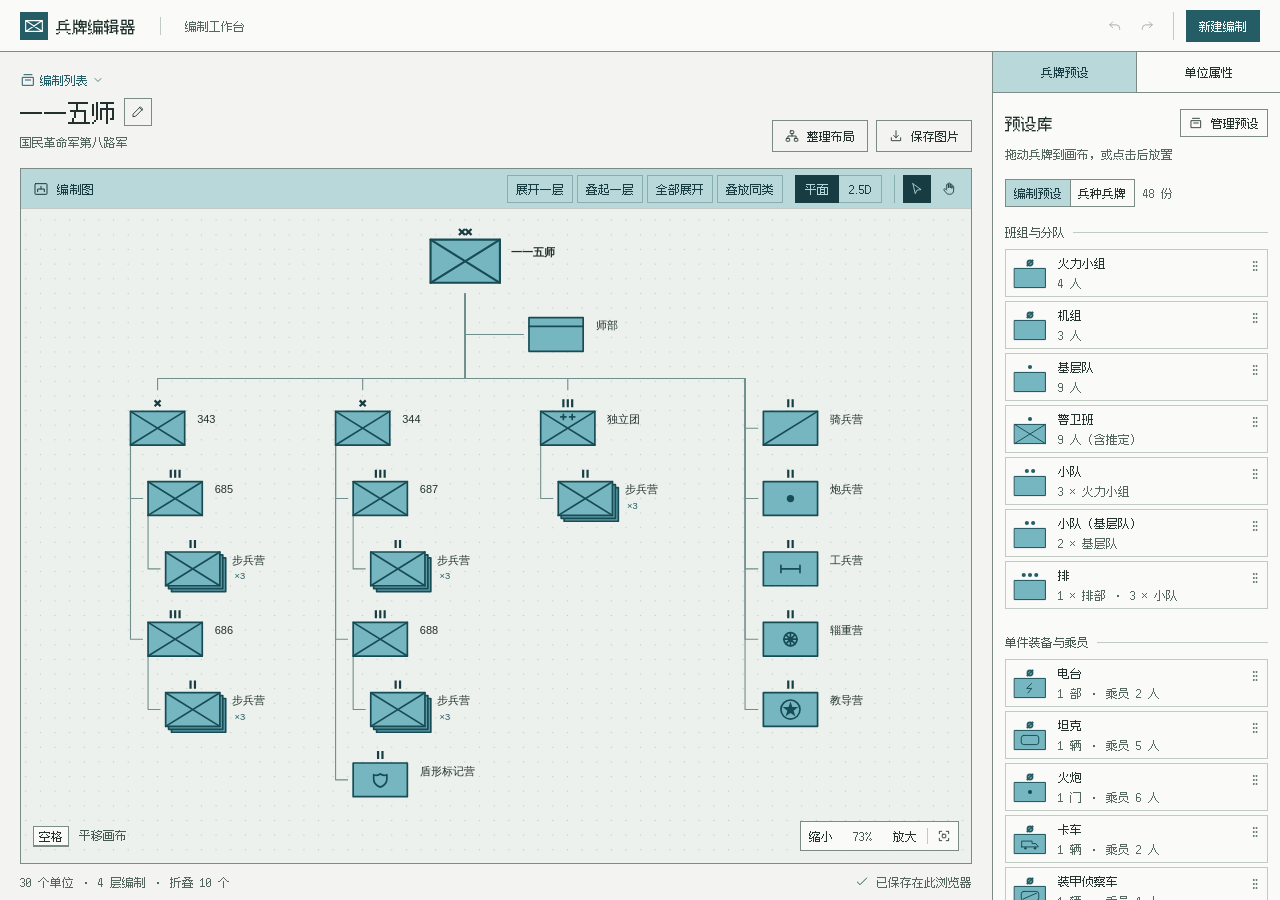
==== commit a507da9e: "Increase spacing between bold echelon dots" ====
--- a/index.html
+++ b/index.html
@@ -12,7 +12,7 @@
   <link rel="stylesheet" href="assets/styles/hud-editor.css?v=depth-view-2">
   <script src="src/core/config.js?v=isometric-flat-plates" defer></script>
   <script src="src/data/presets.js?v=isometric-flat-plates" defer></script>
-  <script src="src/render/symbols.js?v=stack-spacing" defer></script>
+  <script src="src/render/symbols.js?v=rank-dot-spacing" defer></script>
   <script src="src/data/examples.js?v=isometric-flat-plates" defer></script>
   <script src="src/data/migrations.js?v=isometric-flat-plates" defer></script>
   <script src="src/render/projection.js?v=isometric-flat-plates" defer></script>
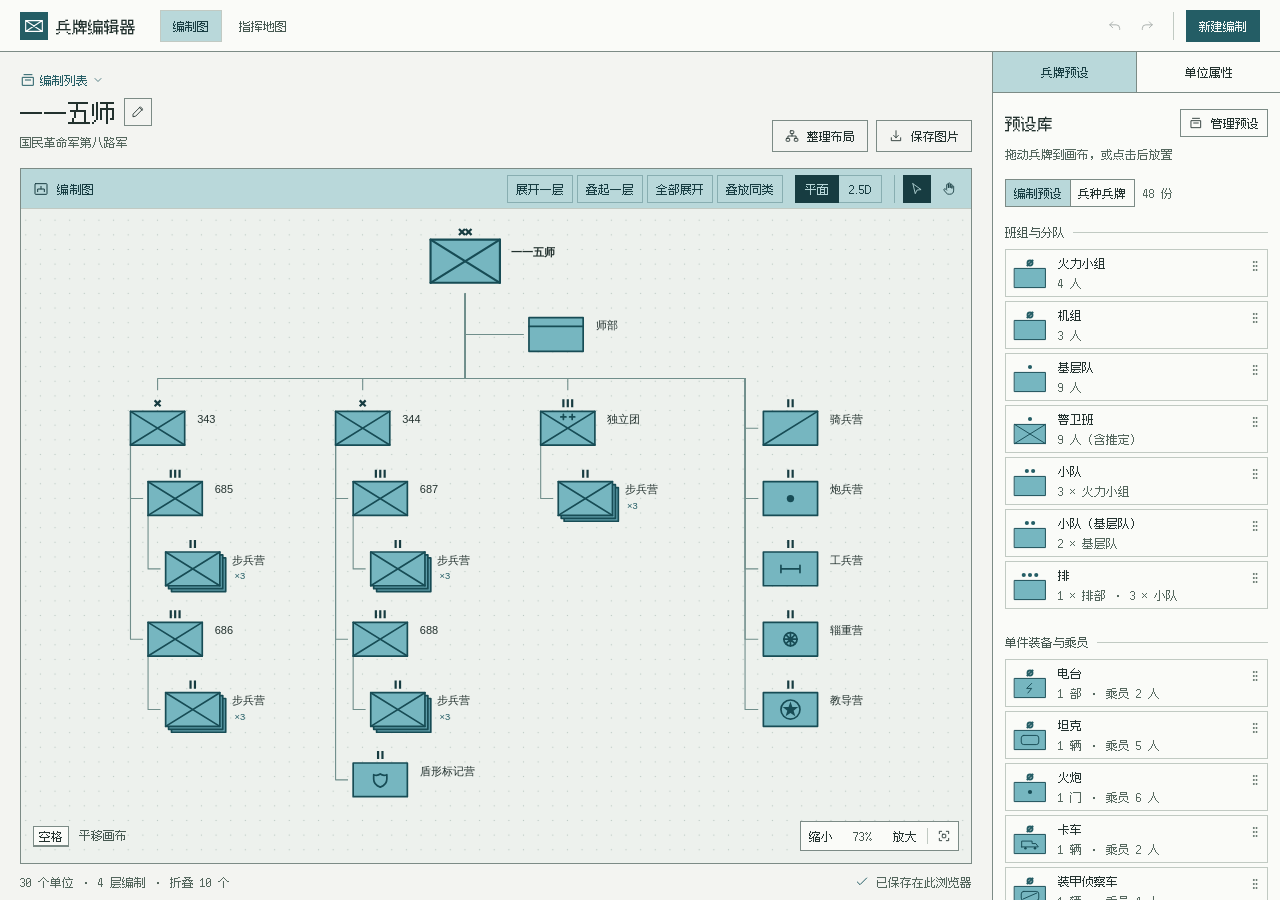
==== commit c816767c: "Add Poland campaign command map with editable unit deployments" ====
--- a/index.html
+++ b/index.html
@@ -10,6 +10,7 @@
   <link rel="stylesheet" href="assets/hud/fonts.css">
   <link rel="stylesheet" href="assets/hud/pixel-hud.css">
   <link rel="stylesheet" href="assets/styles/hud-editor.css?v=depth-view-2">
+  <link rel="stylesheet" href="assets/styles/map.css?v=command-map-1">
   <script src="src/core/config.js?v=isometric-flat-plates" defer></script>
   <script src="src/data/presets.js?v=isometric-flat-plates" defer></script>
   <script src="src/render/symbols.js?v=rank-dot-spacing" defer></script>
@@ -25,7 +26,7 @@
       <span class="brand-mark" id="brand-mark" aria-hidden="true"></span>
       <span>兵牌编辑器</span>
     </div>
-    <span class="topbar-section">编制工作台</span>
+    <nav class="workspace-nav" aria-label="工作区"><a href="index.html" aria-current="page">编制图</a><a href="map.html">指挥地图</a></nav>
     <div class="topbar-actions">
       <div class="history" aria-label="编辑历史">
         <button class="icon-button hud-icon-btn" id="undo" data-icon="undo" aria-label="撤销" title="撤销（⌘ / Ctrl + Z）"></button>
--- a/assets/styles/map.css
+++ b/assets/styles/map.css
@@ -0,0 +1,87 @@
+.workspace-nav { display:flex; gap:4px; }
+.workspace-nav a { padding:6px 12px; color:var(--secondary); text-decoration:none; border:1px solid transparent; white-space:nowrap; }
+.workspace-nav a[aria-current] { color:var(--accent-dark); background:var(--accent-light); border-color:var(--line); }
+.brand { text-decoration:none; color:inherit; }
+.map-shell { display:grid; grid-template-columns:minmax(0,1fr) 300px; height:calc(100dvh - 52px); }
+.map-workspace { display:flex; flex-direction:column; padding:20px 20px 0; min-width:0; min-height:0; }
+.map-heading { display:flex; align-items:center; justify-content:space-between; gap:16px; margin-bottom:20px; }
+.map-heading h1 { font-family:"Fusion Pixel 12px Proportional SC",sans-serif; font-size:32px; font-weight:400; margin-top:4px; }
+.map-eyebrow { color:var(--secondary); }
+.map-legend { display:flex; gap:16px; align-items:center; }
+.map-legend span { display:flex; align-items:center; gap:6px; white-space:nowrap; }
+.map-legend i { display:inline-block; width:20px; height:12px; border:1.5px solid; }
+.german-key { background:#83adb3; border-color:#245d65; }
+.polish-key { background:#d4ad8b; border-color:#794b31; }
+.estimate-tag { color:#715624; }
+.map-toolbar { display:flex; gap:8px; flex-wrap:wrap; align-items:center; background:var(--hud-bar); padding:8px; border:1px solid var(--hud-border); }
+.map-toolbar select { width:auto; min-width:100px; }
+.map-check { display:flex; align-items:center; gap:6px; font-size:12px; }
+.map-check input[type="checkbox"] { width:14px; height:14px; margin:0; accent-color:var(--accent); }
+.map-toolbar #map-overview { margin-left:auto; }
+.map-board { position:relative; flex:1; min-height:300px; overflow:hidden; border:1px solid var(--hud-border); border-top:0; background:#e8ece4; }
+#map-svg { display:block; width:100%; height:100%; touch-action:none; cursor:grab; user-select:none; font-family:"PingFang SC","Microsoft YaHei",sans-serif; }
+#map-svg:active { cursor:grabbing; }
+.map-land { fill:#f2f1e7; stroke:#9aab9f; stroke-width:1.5; stroke-dasharray:6 4; vector-effect:non-scaling-stroke; }
+.map-water { fill:#d6e4e3; }
+.map-river { fill:none; stroke:#97b8bd; stroke-width:1.5; vector-effect:non-scaling-stroke; }
+.map-coast { fill:none; stroke:#8fa9a5; stroke-width:1.5; vector-effect:non-scaling-stroke; }
+.map-grid { stroke:#a9b6a8; opacity:.22; stroke-width:.6; vector-effect:non-scaling-stroke; }
+.map-region-name { fill:#78887a; font-size:16px; letter-spacing:3px; }
+.map-city circle { fill:#7c8881; }
+.map-city text { fill:#627269; font-size:11px; }
+.map-command-link { fill:none; stroke-width:1.3; stroke-dasharray:5 4; opacity:.65; vector-effect:non-scaling-stroke; }
+.map-command-link.active { stroke-width:2; opacity:1; stroke-dasharray:none; }
+.map-marker { cursor:pointer; color:#245d65; --plate:#83adb3; }
+.map-marker.polish { color:#794b31; --plate:#d4ad8b; }
+.map-marker .unit-symbol { width:44px; height:28px; color:inherit; }
+.map-marker .rank-mark { width:24px; height:12px; color:inherit; }
+.map-marker .symbol-frame { fill:var(--plate); }
+.map-marker text { font-size:12px; fill:currentColor; font-weight:600; pointer-events:none; }
+.map-marker .map-selection { fill:none; stroke:currentColor; stroke-width:1; opacity:0; }
+.map-marker[aria-pressed="true"] .map-selection,.map-marker:hover .map-selection,.map-marker:focus-visible .map-selection { opacity:1; }
+.map-marker:focus { outline:none; }
+.map-marker:hover .symbol-frame { filter:brightness(1.08); }
+.map-lock { fill:currentColor; }
+.map-focus { position:absolute; top:12px; left:12px; display:flex; align-items:center; gap:8px; max-width:calc(100% - 24px); background:var(--panel); padding-right:8px; border:1px solid var(--line); }
+.map-focus span { white-space:nowrap; overflow:hidden; text-overflow:ellipsis; }
+.map-mapkey { position:absolute; left:12px; bottom:12px; display:flex; gap:12px; align-items:center; pointer-events:none; background:#f2f1e7dd; padding:4px 8px; }
+.map-mapkey small { color:var(--secondary); }
+.map-zoom { position:absolute; right:12px; bottom:12px; display:flex; gap:4px; }
+.map-zoom button { background:var(--panel); }
+.map-footer { display:flex; justify-content:space-between; gap:12px; min-height:36px; align-items:center; color:var(--secondary); }
+.map-sidebar { background:var(--panel); border-left:1px solid var(--line); overflow:auto; min-width:0; }
+.map-search { padding:20px; border-bottom:1px solid var(--line); }
+.map-search label { display:block; margin-bottom:8px; }
+.map-search input { width:100%; }
+#map-search-results { margin-top:8px; max-height:280px; overflow:auto; }
+.map-unit-row { width:100%; border:0; border-bottom:1px solid var(--line); padding:10px 0; display:flex; align-items:center; gap:8px; text-align:left; background:transparent; }
+.map-unit-row:hover { background:var(--hud-hover); }
+.map-unit-row span { flex:1; }
+.map-unit-row small { color:var(--secondary); }
+.map-empty { padding:20px; }
+.map-empty h2 { font-size:16px; font-weight:500; margin-bottom:12px; }
+.map-empty p { margin-top:12px; color:var(--secondary); line-height:1.8; }
+.map-unit-header { padding:20px; border-bottom:1px solid var(--line); }
+.map-unit-header h2 { font-size:18px; font-weight:500; margin-bottom:8px; overflow-wrap:anywhere; }
+.map-unit-header p { color:var(--secondary); margin-top:4px; }
+.map-section { padding:16px 20px; border-bottom:1px solid var(--line); }
+.map-section h3 { font-size:13px; font-weight:600; margin-bottom:12px; }
+.map-stats { display:grid; grid-template-columns:1fr auto; gap:8px; }
+.map-stats dt { color:var(--secondary); }
+.map-stats dd { margin:0; text-align:right; }
+.map-coordinates { display:grid; grid-template-columns:1fr 1fr; gap:8px; margin-bottom:12px; }
+.map-coordinates input { width:100%; margin-top:4px; }
+.map-actions { display:flex; gap:8px; flex-wrap:wrap; margin-top:12px; }
+.map-sources { padding:16px 20px; color:var(--secondary); line-height:1.8; }
+.map-sources summary { cursor:pointer; color:var(--text); }
+.map-sources p { margin-top:12px; }
+.map-sources a { display:block; color:var(--accent); margin-top:8px; }
+.map-tooltip { position:fixed; z-index:120; max-width:280px; background:var(--panel); border:1px solid var(--hud-border); padding:12px; pointer-events:none; color:var(--text); line-height:1.7; box-shadow:0 4px 12px #22312e12; }
+.map-tooltip strong { display:block; margin-bottom:4px; }
+.map-note { font-size:12px; color:var(--secondary); margin-top:8px; }
+@media(prefers-reduced-motion:no-preference) { .map-marker .map-selection { transition:opacity 120ms ease-out; } .map-unit-row { transition:background-color 120ms ease-out; } }
+@media(max-width:1000px) { .map-shell { grid-template-columns:minmax(0,1fr) 260px; } .map-workspace { padding:12px 12px 0; } .map-mapkey small { display:none; } .map-heading { flex-wrap:wrap; gap:8px; margin-bottom:12px; } }
+@media(max-width:700px) { .command-map-page .topbar { gap:8px; flex-wrap:wrap; height:auto; min-height:52px; padding-block:8px; } .command-map-page .brand { font-size:12px; } .workspace-nav a { padding:4px 8px; } .command-map-page .topbar-actions { width:100%; justify-content:flex-end; } .map-shell { height:auto; display:block; } .map-board { flex:none; height:60dvh; } .map-sidebar { border-left:0; border-top:1px solid var(--line); } .map-footer { flex-wrap:wrap; padding-block:8px; } .map-mapkey { bottom:52px; } .map-heading h1 { font-size:28px; } }
+
+.map-position-leader { fill:none; stroke:#82948b; stroke-width:1; stroke-dasharray:2 3; vector-effect:non-scaling-stroke; opacity:.7; pointer-events:none; }
+.map-position-anchor { fill:#60766c; pointer-events:none; }
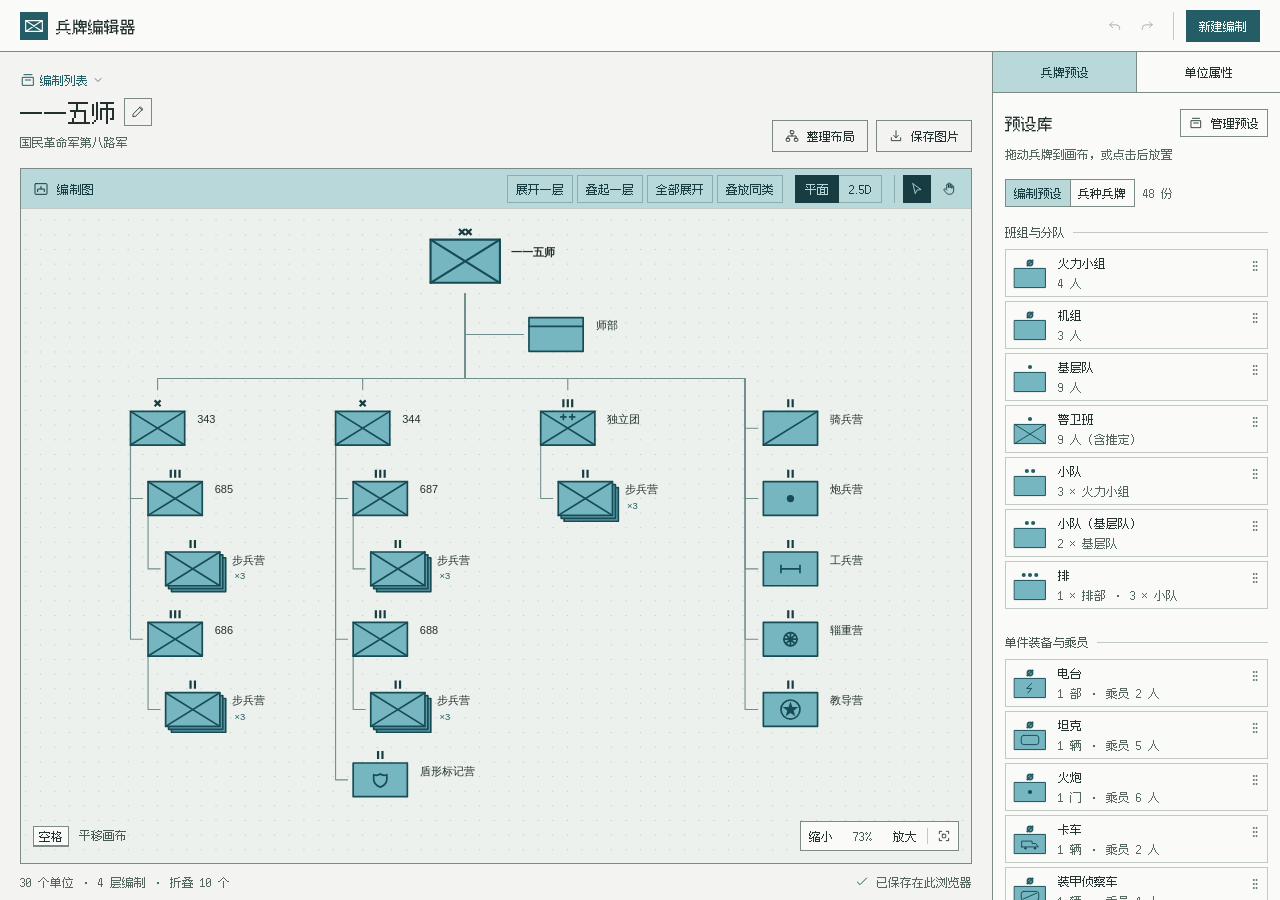
==== commit 184f37a4: "Remove command map and stamp asset versions on deploy - Remove map.html, map styles, map code, Polan" ====
--- a/index.html
+++ b/index.html
@@ -6,19 +6,18 @@
   <meta name="theme-color" content="#f7f8f6">
   <title>兵牌编辑器 · 编制工作台</title>
   <link rel="icon" href="data:image/svg+xml,%3Csvg xmlns='http://www.w3.org/2000/svg' viewBox='0 0 32 32'%3E%3Crect width='32' height='32' rx='6' fill='%231c5961'/%3E%3Cpath d='M7 10h18v12H7zM7 10l18 12m0-12L7 22' stroke='%23fff' fill='none'/%3E%3C/svg%3E">
-  <link rel="stylesheet" href="assets/styles/editor.css?v=label-spacing">
-  <link rel="stylesheet" href="assets/hud/fonts.css">
-  <link rel="stylesheet" href="assets/hud/pixel-hud.css">
-  <link rel="stylesheet" href="assets/styles/hud-editor.css?v=depth-view-2">
-  <link rel="stylesheet" href="assets/styles/map.css?v=command-map-1">
-  <script src="src/core/config.js?v=isometric-flat-plates" defer></script>
-  <script src="src/data/presets.js?v=isometric-flat-plates" defer></script>
-  <script src="src/render/symbols.js?v=rank-dot-spacing" defer></script>
-  <script src="src/data/examples.js?v=isometric-flat-plates" defer></script>
-  <script src="src/data/migrations.js?v=isometric-flat-plates" defer></script>
-  <script src="src/render/projection.js?v=isometric-flat-plates" defer></script>
-  <script src="src/render/view-mode.js?v=isometric-flat-plates" defer></script>
-  <script src="src/editor.js?v=label-spacing" defer></script>
+  <link rel="stylesheet" href="assets/styles/editor.css?v=20261118">
+  <link rel="stylesheet" href="assets/hud/fonts.css?v=20261118">
+  <link rel="stylesheet" href="assets/hud/pixel-hud.css?v=20261118">
+  <link rel="stylesheet" href="assets/styles/hud-editor.css?v=20261118">
+  <script src="src/core/config.js?v=20261118" defer></script>
+  <script src="src/data/presets.js?v=20261118" defer></script>
+  <script src="src/render/symbols.js?v=20261118" defer></script>
+  <script src="src/data/examples.js?v=20261118" defer></script>
+  <script src="src/data/migrations.js?v=20261118" defer></script>
+  <script src="src/render/projection.js?v=20261118" defer></script>
+  <script src="src/render/view-mode.js?v=20261118" defer></script>
+  <script src="src/editor.js?v=20261118" defer></script>
 </head>
 <body>
   <header class="topbar">
@@ -26,7 +25,6 @@
       <span class="brand-mark" id="brand-mark" aria-hidden="true"></span>
       <span>兵牌编辑器</span>
     </div>
-    <nav class="workspace-nav" aria-label="工作区"><a href="index.html" aria-current="page">编制图</a><a href="map.html">指挥地图</a></nav>
     <div class="topbar-actions">
       <div class="history" aria-label="编辑历史">
         <button class="icon-button hud-icon-btn" id="undo" data-icon="undo" aria-label="撤销" title="撤销（⌘ / Ctrl + Z）"></button>
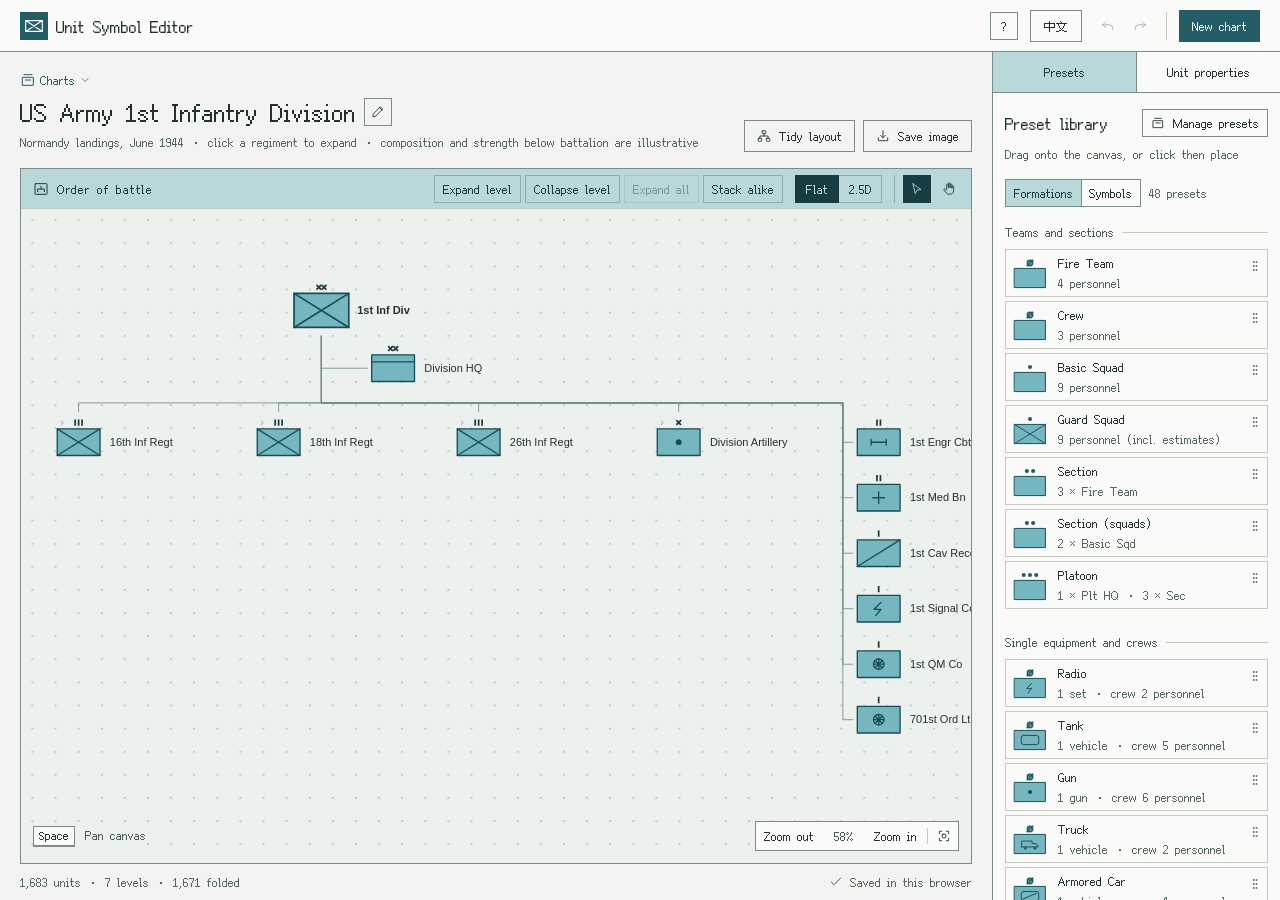
==== commit 938b7adb: "Add bilingual UI, WWII examples, NATO symbols, custom symbols and help - English by default with a C" ====
--- a/index.html
+++ b/index.html
@@ -10,6 +10,7 @@
   <link rel="stylesheet" href="assets/hud/fonts.css?v=20261118">
   <link rel="stylesheet" href="assets/hud/pixel-hud.css?v=20261118">
   <link rel="stylesheet" href="assets/styles/hud-editor.css?v=20261118">
+  <script src="src/core/i18n.js?v=20261118" defer></script>
   <script src="src/core/config.js?v=20261118" defer></script>
   <script src="src/data/presets.js?v=20261118" defer></script>
   <script src="src/render/symbols.js?v=20261118" defer></script>
@@ -26,6 +27,8 @@
       <span>兵牌编辑器</span>
     </div>
     <div class="topbar-actions">
+      <button class="icon-button hud-icon-btn help-button" id="open-help" type="button" aria-label="使用说明" title="使用说明">?</button>
+      <button class="button secondary hud-btn language-toggle" id="language-toggle" type="button"></button>
       <div class="history" aria-label="编辑历史">
         <button class="icon-button hud-icon-btn" id="undo" data-icon="undo" aria-label="撤销" title="撤销（⌘ / Ctrl + Z）"></button>
         <button class="icon-button hud-icon-btn" id="redo" data-icon="redo" aria-label="重做" title="重做（⌘ / Ctrl + Shift + Z）"></button>
@@ -241,6 +244,102 @@
       </div>
     </form>
   </dialog>
+  <dialog class="hud-dialog" id="symbol-dialog" aria-labelledby="symbol-dialog-title">
+    <form id="symbol-form">
+      <h2 id="symbol-dialog-title">自定义标识</h2>
+      <p>组合北约标识图形，可加入最多 4 个字符的文字。保存后作为新兵种，可用于兵牌、单位属性和预设。</p>
+      <div class="symbol-builder">
+        <div class="symbol-preview" id="symbol-preview" aria-hidden="true"></div>
+        <div class="symbol-fields">
+          <label>名称<input id="symbol-name" maxlength="24" required autocomplete="off" placeholder="如宪兵、无人机"></label>
+          <div class="preset-form-grid">
+            <label>文字<input id="symbol-text" maxlength="4" autocomplete="off" placeholder="如 MP"></label>
+            <label>文字位置<select id="symbol-text-position"><option value="center">居中</option><option value="top">上方</option><option value="bottom">下方</option></select></label>
+          </div>
+          <label>默认级别<select id="symbol-rank"></select></label>
+        </div>
+      </div>
+      <fieldset class="symbol-part-picker">
+        <legend>图形组件</legend>
+        <div id="symbol-parts" class="symbol-parts"></div>
+      </fieldset>
+      <p id="symbol-error" class="dialog-error" role="alert" hidden></p>
+      <div class="dialog-actions">
+        <button type="button" class="button delete-button hud-btn" id="delete-symbol" hidden>删除标识</button>
+        <button type="button" class="button secondary hud-btn" id="cancel-symbol">取消</button>
+        <button type="submit" class="button primary hud-btn is-solid">保存标识</button>
+      </div>
+    </form>
+  </dialog>
+  <dialog class="hud-dialog help-dialog" id="help-dialog" aria-labelledby="help-title">
+    <div class="help-heading"><h2 id="help-title">使用说明</h2><button type="button" class="button secondary hud-btn" id="close-help">关闭</button></div>
+    <div class="help-body">
+      <section>
+        <h3>搭建编制</h3>
+        <ul>
+          <li>从右侧「兵牌预设」拖动兵牌到画布，或点击后再点画布放置；按 Enter 放在画布中央。</li>
+          <li>放到空白处建立独立单位，放到已有兵牌上编入它的下级。</li>
+          <li>「编制预设」带完整的下级编成；「兵种兵牌」只按默认级别带基础编制。</li>
+          <li>选中兵牌后在「单位属性」中修改名称、兵种、级别和上级。</li>
+          <li>拖动兵牌调整位置；拖到另一枚兵牌上则改编为它的下级。</li>
+        </ul>
+      </section>
+      <section>
+        <h3>展开、折叠与叠牌</h3>
+        <ul>
+          <li>大型编制默认折叠。用「展开一层」「叠起一层」「全部展开」逐层查看，或在单位属性中展开某一分支。</li>
+          <li>「叠放同类」把同一上级下相同的单位叠成一枚兵牌；选中叠牌后可在单位属性中展开。</li>
+          <li>「锁定展开状态」会保留该分支当前的展开、折叠和叠牌，不受整体操作影响。</li>
+          <li>右键或按菜单键打开兵牌的快捷操作。</li>
+        </ul>
+      </section>
+      <section>
+        <h3>人数与装备</h3>
+        <ul>
+          <li>上级人数由下级自动汇总；基层单位需要填写固定人数。</li>
+          <li>指挥部可编辑本部岗位，岗位人数单独计入。</li>
+          <li>坦克、火炮、卡车等单件装备的乘员配置在兵牌内，不另建下级。</li>
+          <li>标有「推定」的人数或编成是估算或示例，不是史料记载。</li>
+        </ul>
+      </section>
+      <section>
+        <h3>预设</h3>
+        <ul>
+          <li>「管理预设」中的整套编制可一键新建为编制，也可编辑；「保存当前编制」把当前图存为整套预设。</li>
+          <li>右键单击编制预设可编辑它的下级组成和人数，修改只影响之后放置的兵牌。</li>
+        </ul>
+      </section>
+      <section>
+        <h3>自定义标识</h3>
+        <ul>
+          <li>在「兵种兵牌」中点击「新建标识」，组合图形组件并加入文字，即可建立新的兵种。</li>
+          <li>自定义兵种出现在兵牌库、单位属性和预设的兵种列表中，拖入时按默认级别带基础编制。</li>
+          <li>点击兵牌右下角的编辑按钮修改标识；删除后，使用它的单位改为通用兵牌。</li>
+        </ul>
+      </section>
+      <section>
+        <h3>视图、保存与导出</h3>
+        <ul>
+          <li>「平面」与「2.5D」只改变显示，不修改编制。「整理布局」重新排列兵牌。</li>
+          <li>「保存图片」导出当前可见的编制图为 SVG。</li>
+          <li>所有编制、预设和自定义标识只保存在当前浏览器中，清除浏览器数据会丢失。</li>
+        </ul>
+      </section>
+      <section>
+        <h3>快捷键</h3>
+        <dl class="help-keys">
+          <dt><kbd>⌘ / Ctrl + Z</kbd></dt><dd>撤销</dd>
+          <dt><kbd>⌘ / Ctrl + Shift + Z</kbd></dt><dd>重做</dd>
+          <dt><kbd>V</kbd></dt><dd>选择工具</dd>
+          <dt><kbd>H</kbd></dt><dd>平移工具</dd>
+          <dt><kbd>空格</kbd></dt><dd>按住临时平移</dd>
+          <dt><kbd>F</kbd></dt><dd>适应画布</dd>
+          <dt><kbd>Delete</kbd></dt><dd>删除选中单位</dd>
+          <dt><kbd>Esc</kbd></dt><dd>取消放置</dd>
+        </dl>
+      </section>
+    </div>
+  </dialog>
   <div id="unit-context-menu" class="unit-context-menu hud-menu" role="menu" hidden></div>
   <div id="unit-tooltip" class="unit-tooltip hud-panel" role="tooltip" hidden></div>
   <div id="drag-preview" class="drag-preview" aria-hidden="true" hidden></div>
--- a/assets/styles/editor.css
+++ b/assets/styles/editor.css
@@ -190,6 +190,7 @@
 .symbol-frame { fill: #76b6c0; }
 .symbol-ink { fill: none; stroke: currentColor; stroke-width: 2.3; stroke-linecap: round; stroke-linejoin: round; }
 .symbol-ink .dot { fill: currentColor; stroke: none; }
+.symbol-ink .symbol-text { fill: currentColor; stroke: none; }
 .unit-label {
   align-self: center;
   max-width: 144px;
@@ -206,9 +207,9 @@
 .unit.has-strength { grid-template-rows: 18px 48px minmax(36px, auto); }
 .plate-strength { display: block; color: var(--secondary); font-size: max(12px, calc(var(--label-size, 14px) * .85)); line-height: 1.2; font-weight: 400; }
 .unit.has-composition { grid-template-rows: 18px 48px; }
-.unit.has-composition .unit-label { position: absolute; top: 16px; left: calc(100% + 12px); max-width: 156px; text-align: left; font-size: clamp(14px, var(--label-size, 14px), 20px); line-height: 20px; }
+.unit.has-composition .unit-label { position: absolute; top: 42px; transform: translateY(-50%); left: calc(100% + 12px); max-width: 156px; text-align: left; font-size: clamp(14px, var(--label-size, 14px), 20px); line-height: 20px; }
 .unit.has-composition .plate-strength { font-size: clamp(12px, calc(var(--label-size, 14px) * .9), 17px); line-height: 16px; }
-.unit.label-right .unit-label { position: absolute; left: calc(100% + 12px); top: 20px; }
+.unit.label-right .unit-label { position: absolute; left: calc(100% + 12px); top: 42px; transform: translateY(-50%); }
 .unit.reference-root .unit-symbol { transform: scale(1.28); }
 .unit.reference-root .unit-rank { transform: translateY(-6px); }
 .unit.reference-root .unit-label { left: calc(100% + 20px); }
@@ -414,3 +415,48 @@
 .unit.moving { pointer-events: none; }
 .save-failed [data-icon] { display: none; }
 #empty-symbol .rank-mark { margin-inline: auto; }
+
+/* English labels are longer; layout reserves the matching width in arrangeReference. */
+html[lang="en"] .unit.label-right .unit-label { max-width: 216px; }
+html[lang="en"] .unit.has-composition .unit-label { max-width: 200px; }
+.language-toggle { min-width: 52px; }
+@media (max-width: 480px) {
+  /* Keep the top bar on one line: the mark alone identifies the app. */
+  html[lang="en"] .brand > span:last-child { display: none; }
+  html[lang="en"] .formation-tools { display: grid; grid-template-columns: 1fr 1fr; }
+}
+.canvas-tip { min-width: 0; overflow: hidden; white-space: nowrap; text-overflow: ellipsis; }
+
+/* Custom symbols */
+.preset-slot { position: relative; display: grid; }
+.preset-edit-symbol { position: absolute; right: 4px; bottom: 4px; width: 24px; height: 24px; }
+.preset-edit-symbol .icon { width: 14px; height: 14px; }
+.preset-new { min-height: 64px; border: 1px dashed var(--line); background: transparent; color: var(--secondary); font: inherit; font-size: 13px; cursor: pointer; }
+.preset-new:hover { border-color: var(--accent); color: var(--accent-dark); }
+#symbol-dialog { max-width: min(560px, calc(100vw - 24px)); max-height: calc(100dvh - 24px); }
+.symbol-builder { display: grid; grid-template-columns: 120px minmax(0, 1fr); gap: 16px; align-items: start; margin: 12px 0; }
+.symbol-preview { display: grid; justify-items: center; gap: 2px; padding: 12px 8px; border: 1px solid var(--line); color: var(--accent-dark); }
+.symbol-preview .unit-symbol { width: 96px; height: 61px; }
+.symbol-fields { display: grid; gap: 8px; }
+.symbol-part-picker { min-width: 0; margin: 0 0 12px; padding: 0; border: 0; }
+.symbol-part-picker legend { margin-bottom: 6px; color: var(--secondary); font-size: 13px; }
+.symbol-parts { display: grid; grid-template-columns: repeat(auto-fill, minmax(92px, 1fr)); gap: 6px; }
+.symbol-part { display: grid; justify-items: center; gap: 4px; padding: 6px 4px; border: 1px solid var(--line); background: transparent; color: var(--text); font: inherit; font-size: 11px; line-height: 1.2; text-align: center; cursor: pointer; }
+.symbol-part .unit-symbol { width: 44px; height: 28px; color: #174c55; }
+.symbol-part[aria-pressed="true"] { border-color: var(--accent); background: #e5efed; box-shadow: inset 0 0 0 1px var(--accent); }
+@media (max-width: 480px) { .symbol-builder { grid-template-columns: 1fr; } }
+
+/* Help */
+.help-button { font-weight: 700; }
+.help-dialog { max-width: min(640px, calc(100vw - 24px)); max-height: calc(100dvh - 24px); }
+.help-heading { display: flex; align-items: center; justify-content: space-between; gap: 12px; margin-bottom: 8px; }
+.help-heading h2 { margin: 0; }
+.help-body section + section { margin-top: 16px; }
+.help-body h3 { margin: 0 0 6px; font-size: 14px; }
+.help-body ul { margin: 0; padding-left: 18px; }
+.help-body li { margin: 4px 0; font-size: 13px; line-height: 1.5; }
+.help-keys { display: grid; grid-template-columns: max-content 1fr; gap: 6px 16px; margin: 0; font-size: 13px; }
+.help-keys dt, .help-keys dd { margin: 0; }
+
+/* English preset names may take two lines instead of being cut off. */
+html[lang="en"] .formation-palette :is(.preset-name, .preset-detail) { white-space: normal; display: -webkit-box; -webkit-line-clamp: 2; -webkit-box-orient: vertical; }
